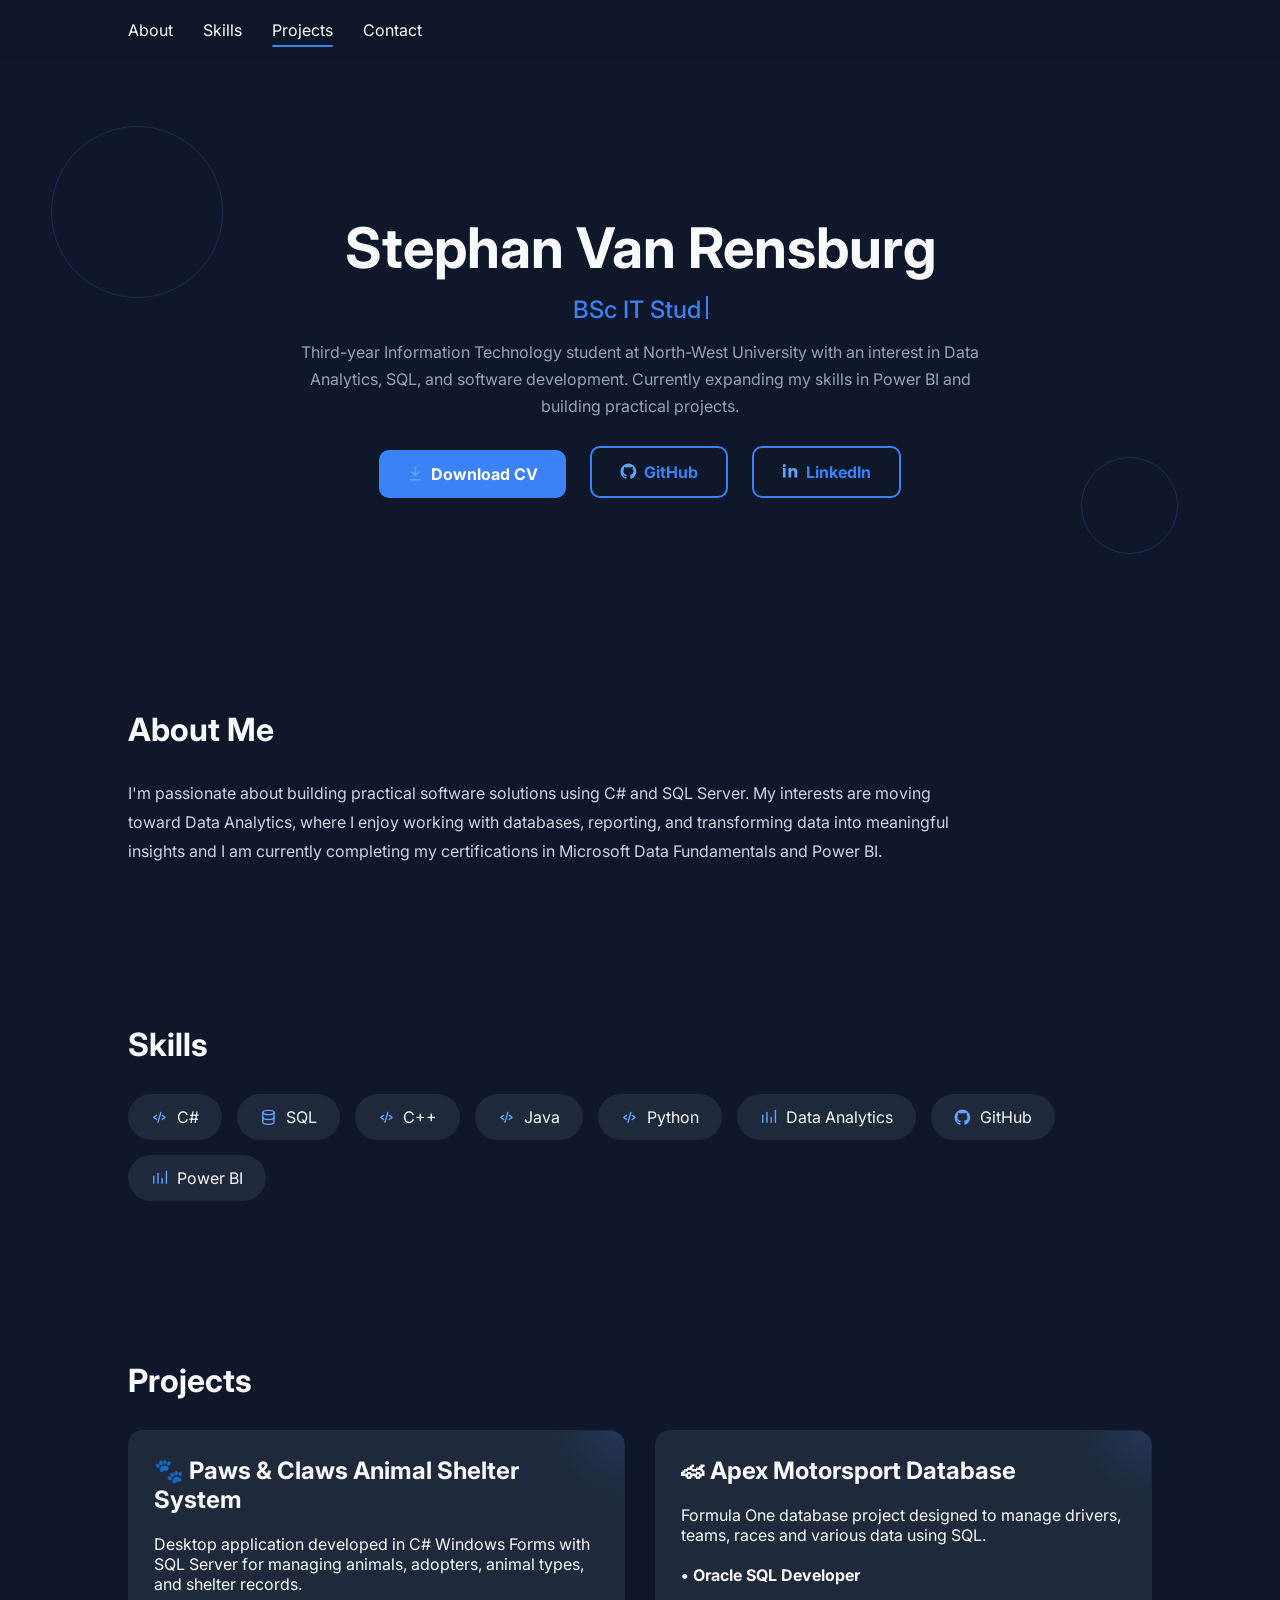
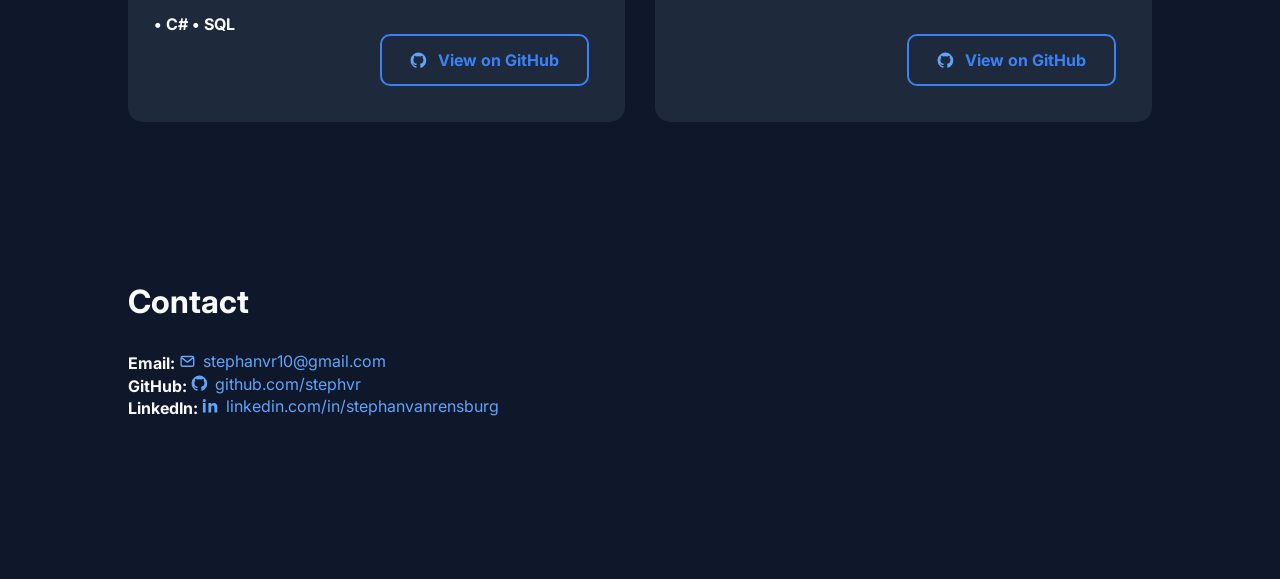
==== index.html @ c5f3a7b9 "Revamp portfolio layout and enhance project details for improved presentation" ====
<!DOCTYPE html>
<html lang="en">
    <head>
    <meta name="viewport" content="width=device-width, initial-scale=1.0">
    <meta charset="UTF-8">

    <title>Stephan Van Rensburg | Portfolio</title>

    <link rel="preconnect" href="https://fonts.googleapis.com">
    <link rel="preconnect" href="https://fonts.gstatic.com" crossorigin>
    <link href="https://fonts.googleapis.com/css2?family=Inter:wght@300;400;600;700&display=swap" rel="stylesheet">




    <style>

    *{
        margin:0;
        padding:0;
        box-sizing:border-box;
    }

    html
    {
        scroll-behavior: smooth;
    }

    body
    {
        font-family:'Inter',sans-serif;
        background:#0F172A;
        color:#F8FAFC;
    }

    nav
    {
        position:fixed;
        width:100%;
        top:0;
        background:rgba(15,23,42,.95);
        backdrop-filter:blur(10px);
        display:flex;
        justify-content:space-between;
        align-items:center;
        padding:20px 10%;
        z-index:1000;
    }



    nav h2
    {
        color:#3B82F6;
    }

    nav ul
    {
        display:flex;
        list-style:none;
        gap:30px;
    }

    nav a
    {
        color:white;
        text-decoration:none;
        transition:.3s;
    }

    nav a:hover
    {
        color:#3B82F6;
    }

    .hero
    {
        min-height:70vh;
        display:flex;
        justify-content:center;
        align-items:center;
        text-align:center;
        flex-direction:column;
        padding:20px;
        padding-top:120px;
    }



    .hero h1
    {
        font-size:clamp(2rem, 8vw, 3.5rem);
        line-height:1.1;
        word-break:break-word;
    }

    .hero h2
    {
        color:#3B82F6;
        margin:15px 0;
        font-weight:500;
    }

    .hero p
    {
        max-width:700px;
        color:#94A3B8;
        line-height:1.7;
    }

    .buttons
    {
        margin-top:15px;
        
    }

    .btn
    {
        display:inline-block;
        padding:14px 28px;
        margin:10px;
        border-radius:10px;
        text-decoration:none;
        transition:.3s;
        font-weight:bold;
    }

    .primary
    {
        background:#3B82F6;
        color:white;
    }

    .secondary
    {
        border:2px solid #3B82F6;
        color:#3B82F6;
    }

    .btn:hover
    {
        transform:translateY(-3px);
    }

    section
    {
        padding:80px 10%;
        
    }

    h3{
        font-size:2rem;
        margin-bottom:30px;
    }

    .cards{
        display:grid;
        grid-template-columns:repeat(auto-fit,minmax(300px,1fr));
        gap:30px;
    }

    .card{
        background:#1E293B;
        border-radius:15px;
        padding:25px;
        transition:.3s;
    }

    .card:hover{
        transform:translateY(-8px);
    }

    .skills{
        display:flex;
        flex-wrap:wrap;
        gap:15px;
    }

    .skill{
        background:#1E293B;
        padding:12px 22px;
        border-radius:40px;
    }

    footer{
        padding:40px;
        text-align:center;
        color:#94A3B8;
    }
    .card {
        display: flex;
        flex-direction: column;
    }

    .github-btn {
        margin-top: auto;
        align-self: flex-end;
    }

    </style>
    <link rel="stylesheet" href="animations.css">

    </head>
    <body>

        <nav>



            <ul>
                <li><a href="#about">About</a></li>
                <li><a href="#skills">Skills</a></li>
                <li><a href="#projects">Projects</a></li>
                <li><a href="#contact">Contact</a></li>
            </ul>

        </nav>

        <section class="hero">



            <h1>Stephan Van Rensburg</h1>

            <h2>BSc IT Student</h2>

            <p>
            Third-year Information Technology student at North-West University with an
            interest in Data Analytics, SQL, and software development.
            Currently expanding my skills in Power BI and building practical projects.
            </p>

            <div class="buttons">
                <a class="btn primary" href="Stephan_Van_Rensburg_CV.pdf" download>Download CV</a>
                <a class="btn secondary" href="https://github.com/stephvr">GitHub</a>
                <a class="btn secondary" href="https://www.linkedin.com/in/stephanvanrensburg">LinkedIn</a>
            </div>

        </section>

        <section id="about">

            <h3>About Me</h3>

            <p style="max-width:850px;line-height:1.8;color:#CBD5E1;">
            I'm passionate about building practical software solutions using C# and SQL
            Server. My interests are moving toward Data Analytics, where I enjoy working
            with databases, reporting, and transforming data into meaningful insights and I am currently completing my certifications in Microsoft Data Fundamentals and Power BI.
            </p>

        </section>

        <section id="skills">

            <h3>Skills</h3>

            <div class="skills">

                <div class="skill">C#</div>
                <div class="skill">SQL</div>
                <div class="skill">C++</div>
                <div class="skill">Java</div>
                <div class="skill">Python</div>
                <div class="skill">Data Analytics</div>
                <div class="skill">GitHub</div>
                <div class="skill">Power BI</div>

            </div>

        </section>

        <section id="projects">

            <h3>Projects</h3>

            <div class="cards">


                <div class="card">

                    <h2>🐾 Paws & Claws Animal Shelter System</h2>

                    <br>

                    <p>
                    Desktop application developed in C# Windows Forms with SQL Server for managing
                    animals, adopters, animal types, and shelter records.
                    </p>

                    <br>

                    <strong>• C#  • SQL</strong>
                    <a href="https://github.com/Paws-ClawsShelter/Paws_And_Claws"
                    target="_blank"
                    class="btn secondary github-btn">
                    View on GitHub
                    </a>


                </div>


                <div class="card">

                    <h2>🏎 Apex Motorsport Database</h2>

                    <br>

                    <p>
                    Formula One database project designed to manage drivers, teams, races and
                    various data using SQL.
                    </p>

                    <br>

                    <strong>• Oracle SQL Developer</strong>
                    <a href="https://github.com/lSiphonl/ApexMotorsport"
                    target="_blank"
                    class="btn secondary github-btn">
                    View on GitHub
                    </a>


                </div>


            </div>

        </section>

        <section id="contact">

            <h3>Contact</h3>

            <p>
                <strong>Email:</strong>
                <a href="mailto:stephanvr10@gmail.com">stephanvr10@gmail.com</a>
            </p>

            <p>
                <strong>GitHub:</strong>
                <a href="https://github.com/stephvr" target="_blank">
                    github.com/stephvr
                </a>
            </p>

            <p>
                <strong>LinkedIn:</strong>
                <a href="https://www.linkedin.com/in/stephanvanrensburg/" target="_blank">
                    linkedin.com/in/stephanvanrensburg
                </a>
            </p>

        </section>
        <footer>



        </footer>
        <script src="animations.js"></script>

    </body>
</html>
---- animations.css ----
/* Extra visual effects for Stephan's Virtual CV */
html { scroll-padding-top: 90px; }

body { overflow-x: hidden; }

nav {
  transition: background .25s ease, box-shadow .25s ease, border-color .25s ease;
}

nav.scrolled {
  background: rgba(15, 23, 42, .88);
  box-shadow: 0 12px 35px rgba(0, 0, 0, .22);
  border-bottom: 1px solid rgba(59, 130, 246, .18);
}

nav a { position: relative; }
nav a::after {
  content: "";
  position: absolute;
  left: 0;
  right: 0;
  bottom: -7px;
  height: 2px;
  border-radius: 999px;
  background: #3B82F6;
  transform: scaleX(0);
  transition: transform .2s ease;
}
nav a:hover::after,
nav a.active::after { transform: scaleX(1); }

.hero {
  position: relative;
  isolation: isolate;
  overflow: hidden;
}

.hero::before,
.hero::after {
  content: "";
  position: absolute;
  z-index: -1;
  border-radius: 50%;
  border: 1px solid rgba(59, 130, 246, .22);
  animation: floatShape 7s ease-in-out infinite;
}
.hero::before { width: 170px; height: 170px; left: 4%; top: 20%; }
.hero::after { width: 95px; height: 95px; right: 8%; bottom: 12%; animation-delay: -2.5s; }

@keyframes floatShape {
  0%, 100% { transform: translateY(0) rotate(0deg); }
  50% { transform: translateY(-18px) rotate(8deg); }
}

.typing-cursor {
  display: inline-block;
  width: 2px;
  height: .95em;
  margin-left: 5px;
  vertical-align: -.05em;
  background: currentColor;
  animation: blink .8s steps(1) infinite;
}
@keyframes blink { 50% { opacity: 0; } }

.reveal {
  opacity: 0;
  transform: translateY(24px);
  transition: opacity .65s ease, transform .65s cubic-bezier(.22,1,.36,1);
}
.reveal.visible { opacity: 1; transform: translateY(0); }

.btn {
  position: relative;
  overflow: hidden;
  isolation: isolate;
}
.btn::before {
  content: "";
  position: absolute;
  z-index: -1;
  top: -40%;
  left: -100px;
  width: 70px;
  height: 180%;
  background: linear-gradient(90deg, transparent, rgba(255,255,255,.23), transparent);
  transform: rotate(14deg);
  transition: left .5s ease;
}
.btn:hover::before { left: calc(100% + 25px); }

.skill {
  display: inline-flex;
  align-items: center;
  gap: 9px;
  border: 1px solid transparent;
  transition: transform .2s ease, border-color .2s ease, background .2s ease, box-shadow .2s ease;
}
.skill:hover {
  transform: translateY(-4px) scale(1.025);
  border-color: rgba(59,130,246,.45);
  background: rgba(59,130,246,.1);
  box-shadow: 0 12px 28px rgba(0,0,0,.16);
}

.skill-icon,
.link-icon {
  width: 1.05em;
  height: 1.05em;
  flex: none;
  vertical-align: -.15em;
  color: #60A5FA;
}
.link-icon { margin-right: .45em; }

.card {
  position: relative;
  overflow: hidden;
  border: 1px solid transparent;
  transition: transform .25s ease, border-color .25s ease, box-shadow .25s ease;
}
.card::after {
  content: "";
  position: absolute;
  width: 170px;
  height: 170px;
  right: -90px;
  top: -100px;
  border-radius: 50%;
  background: radial-gradient(circle, rgba(59,130,246,.2), transparent 68%);
  pointer-events: none;
  transition: transform .3s ease;
}
.card:hover {
  border-color: rgba(59,130,246,.35);
  box-shadow: 0 24px 50px rgba(0,0,0,.22);
}
.card:hover::after { transform: scale(1.25); }

#contact a {
  color: #60A5FA;
  text-decoration: none;
  transition: color .2s ease, transform .2s ease;
  display: inline-flex;
  align-items: center;
}
#contact a:hover { color: #93C5FD; transform: translateX(4px); }

.back-to-top {
  position: fixed;
  right: 20px;
  bottom: 20px;
  z-index: 1000;
  width: 46px;
  height: 46px;
  border: 1px solid rgba(59,130,246,.45);
  border-radius: 14px;
  background: rgba(15,23,42,.88);
  color: #60A5FA;
  font-size: 20px;
  cursor: pointer;
  opacity: 0;
  pointer-events: none;
  transform: translateY(12px);
  transition: opacity .2s ease, transform .2s ease, background .2s ease;
}
.back-to-top.show { opacity: 1; pointer-events: auto; transform: translateY(0); }
.back-to-top:hover { background: rgba(59,130,246,.13); }

@media (max-width: 700px) {
  .hero::before { left: -55px; }
  .hero::after { right: -35px; }
  .back-to-top { right: 14px; bottom: 14px; }
}

@media (prefers-reduced-motion: reduce) {
  *, *::before, *::after {
    animation-duration: .01ms !important;
    animation-iteration-count: 1 !important;
    transition-duration: .01ms !important;
  }
  .reveal { opacity: 1; transform: none; }
  .typing-cursor { display: none; }
}
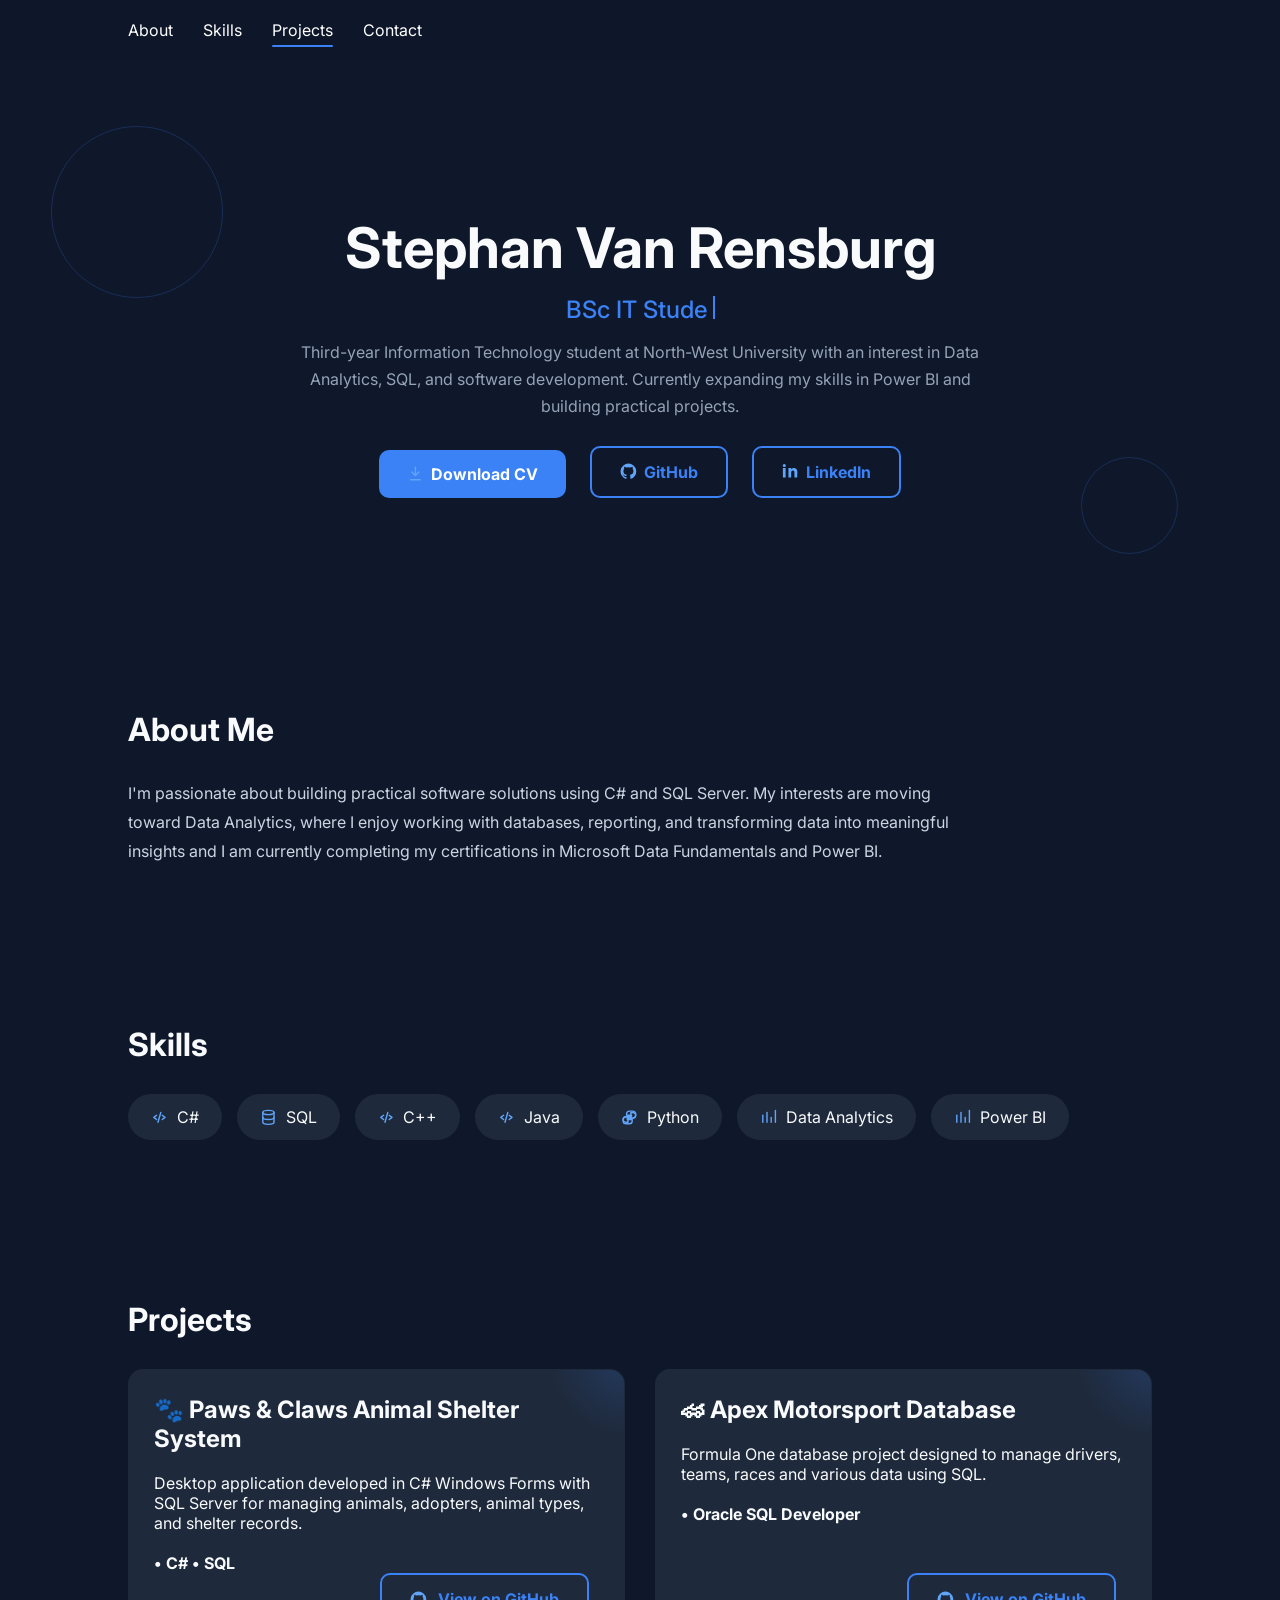
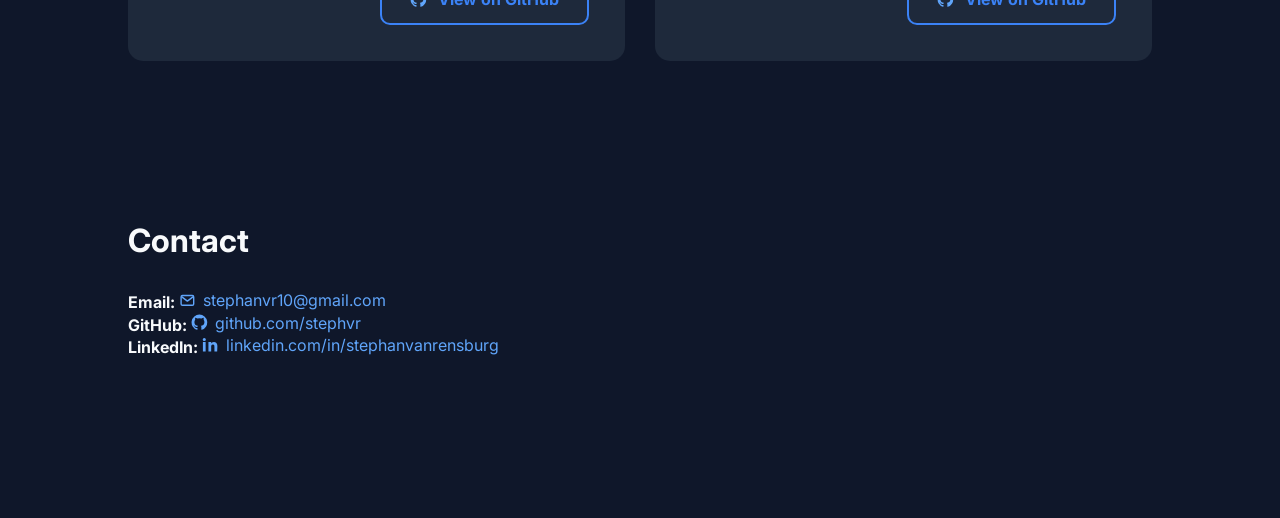
==== commit c8eedc2c: "Add Python icon to skills section and update icon setup logic" ====
--- a/index.html
+++ b/index.html
@@ -262,7 +262,6 @@
                 <div class="skill">Java</div>
                 <div class="skill">Python</div>
                 <div class="skill">Data Analytics</div>
-                <div class="skill">GitHub</div>
                 <div class="skill">Power BI</div>
 
             </div>
--- a/animations.css
+++ b/animations.css
@@ -1,4 +1,4 @@
-/* Extra visual effects for Stephan's Virtual CV */
+
 html { scroll-padding-top: 90px; }
 
 body { overflow-x: hidden; }
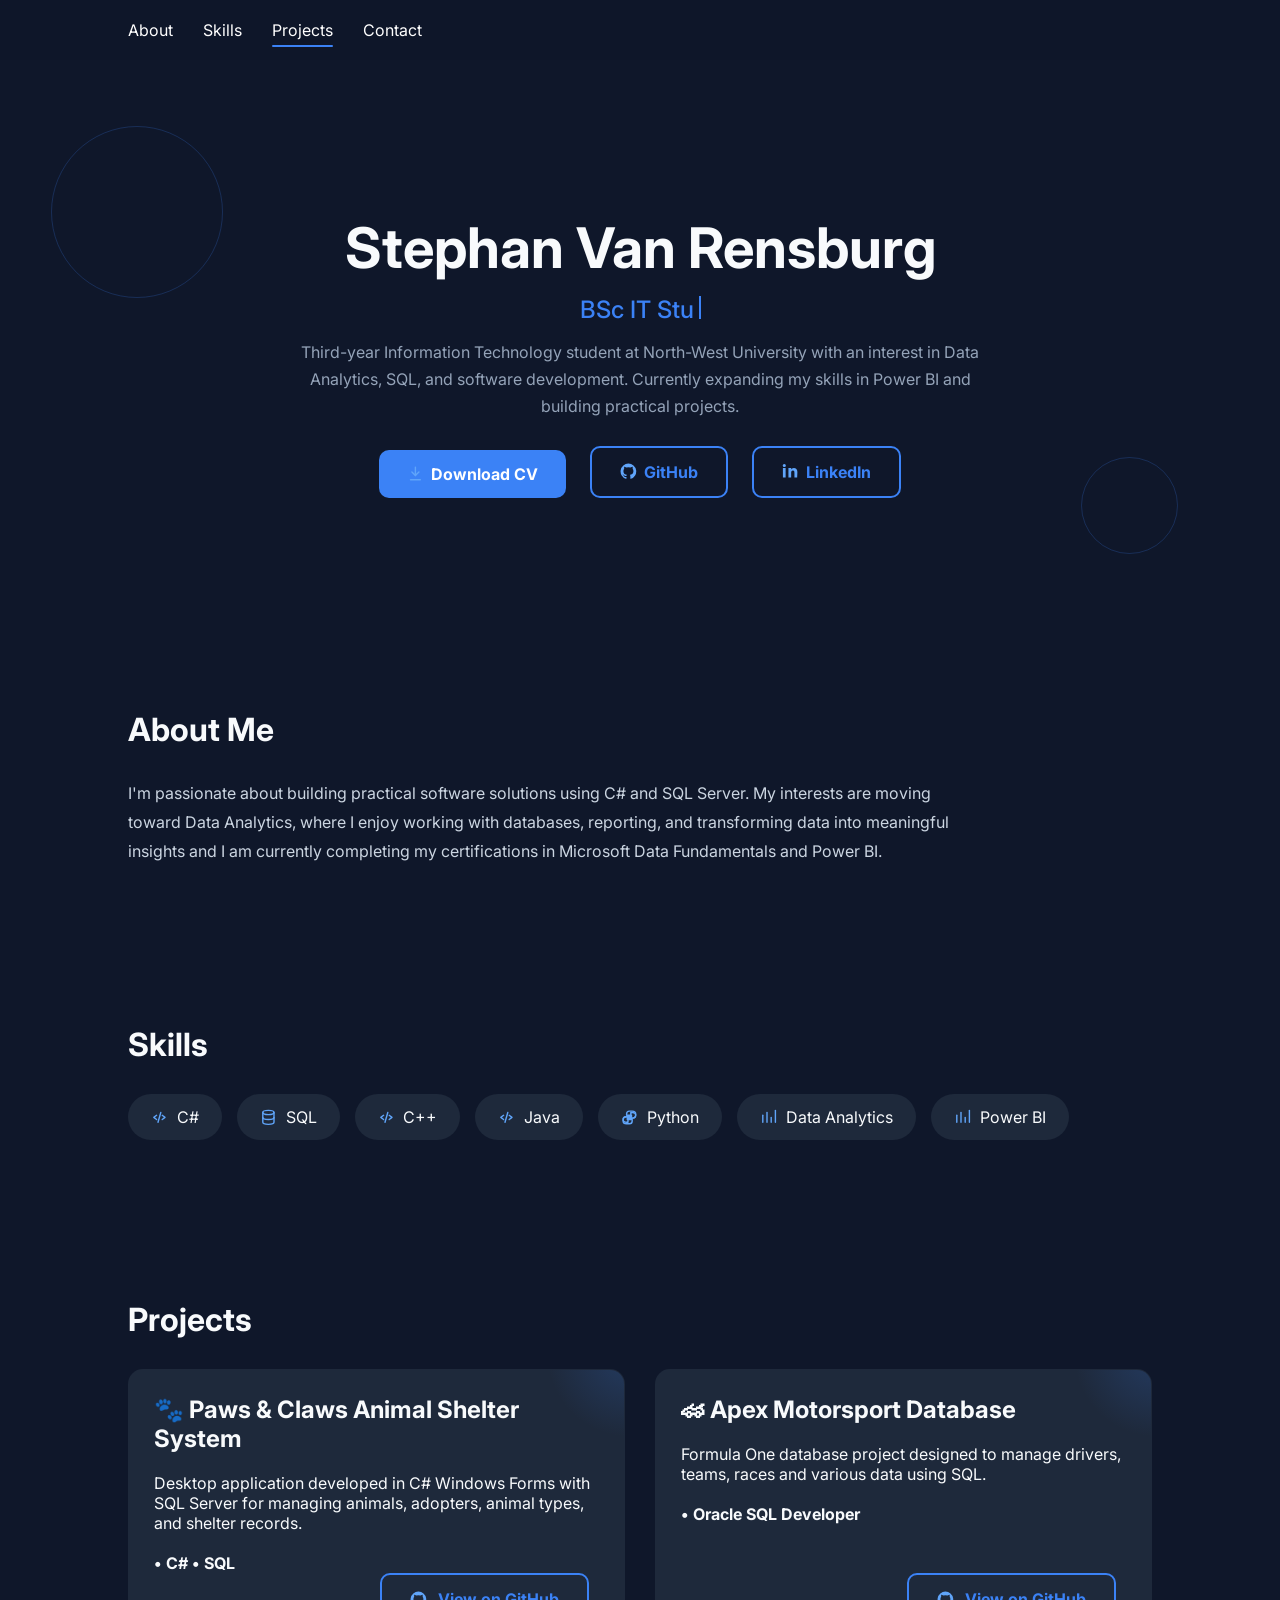
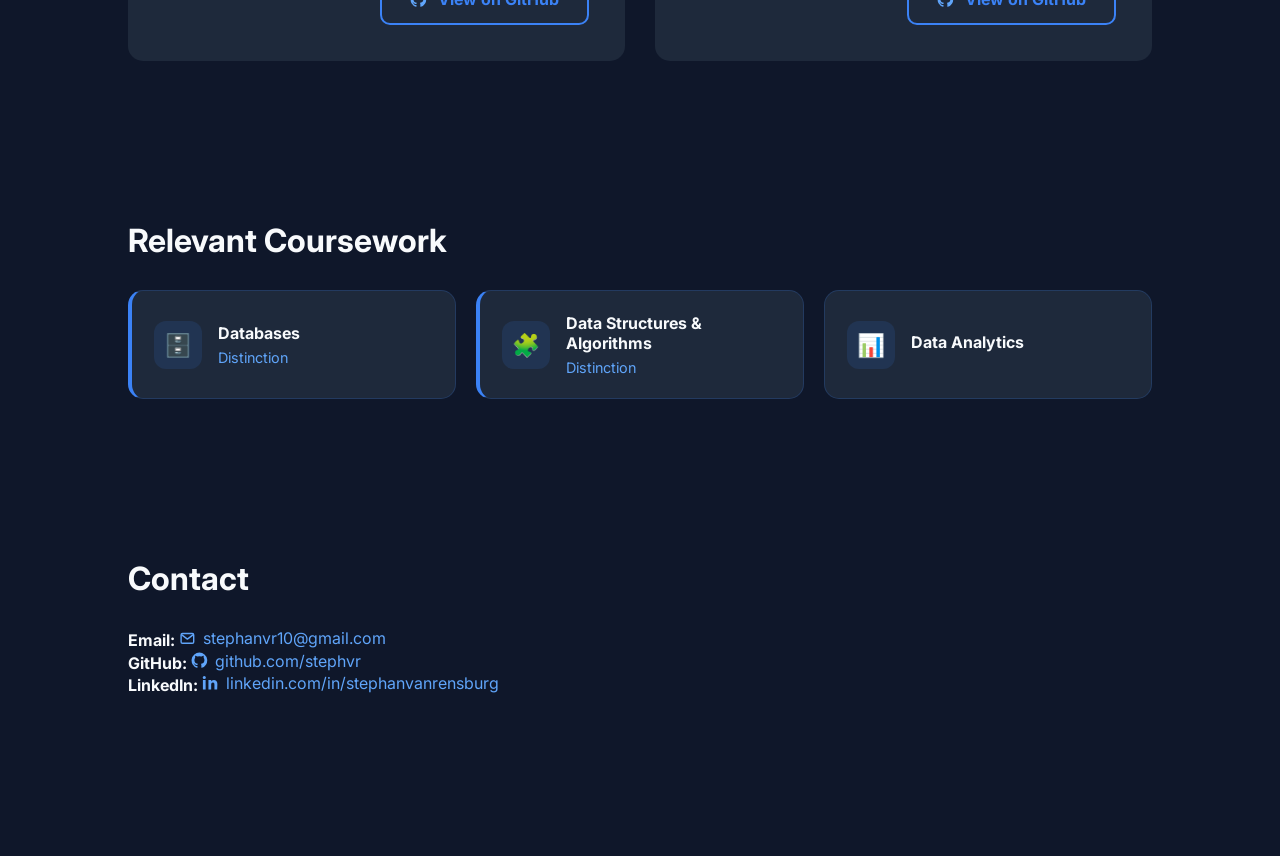
==== commit c59b2bb6: "Add coursework section with styled course cards for relevant subjects" ====
--- a/index.html
+++ b/index.html
@@ -327,6 +327,41 @@
 
         </section>
 
+        <section id="coursework">
+
+            <h3>Relevant Coursework</h3>
+
+            <div class="coursework-grid">
+
+                <div class="course-card distinction">
+                    <div class="course-icon">🗄️</div>
+                    <div>
+                        <h4>Databases</h4>
+                        <p>Distinction</p>
+                    </div>
+                </div>
+
+                <div class="course-card distinction">
+                    <div class="course-icon">🧩</div>
+                    <div>
+                        <h4>Data Structures & Algorithms</h4>
+                        <p>Distinction</p>
+                    </div>
+                </div>
+
+                <div class="course-card">
+                    <div class="course-icon">📊</div>
+                    <div>
+                        <h4>Data Analytics</h4>
+                        
+                    </div>
+                </div>
+
+
+            </div>
+
+        </section>
+
         <section id="contact">
 
             <h3>Contact</h3>
--- a/animations.css
+++ b/animations.css
@@ -182,3 +182,68 @@
   .reveal { opacity: 1; transform: none; }
   .typing-cursor { display: none; }
 }
+
+
+
+.coursework-grid {
+    display: grid;
+    grid-template-columns: repeat(3, 1fr);
+    gap: 20px;
+}
+
+.course-card {
+    display: flex;
+    align-items: center;
+    gap: 16px;
+    padding: 22px;
+    background: #1E293B;
+    border: 1px solid rgba(59, 130, 246, 0.2);
+    border-radius: 15px;
+    transition: transform 0.3s ease,
+                border-color 0.3s ease,
+                box-shadow 0.3s ease;
+}
+
+.course-card:hover {
+    transform: translateY(-6px);
+    border-color: #3B82F6;
+    box-shadow: 0 16px 35px rgba(0, 0, 0, 0.22);
+}
+
+.course-card.distinction {
+    border-left: 4px solid #3B82F6;
+}
+
+.course-icon {
+    display: grid;
+    place-items: center;
+    flex-shrink: 0;
+    width: 48px;
+    height: 48px;
+    font-size: 1.4rem;
+    background: rgba(59, 130, 246, 0.12);
+    border-radius: 12px;
+}
+
+.course-card h4 {
+    margin: 0 0 6px;
+    font-size: 1rem;
+    color: #F8FAFC;
+}
+
+.course-card p {
+    margin: 0;
+    color: #94A3B8;
+    font-size: 0.9rem;
+}
+
+.course-card.distinction p {
+    color: #60A5FA;
+}
+
+
+@media (max-width: 900px) {
+    .coursework-grid {
+        grid-template-columns: 1fr;
+    }
+}
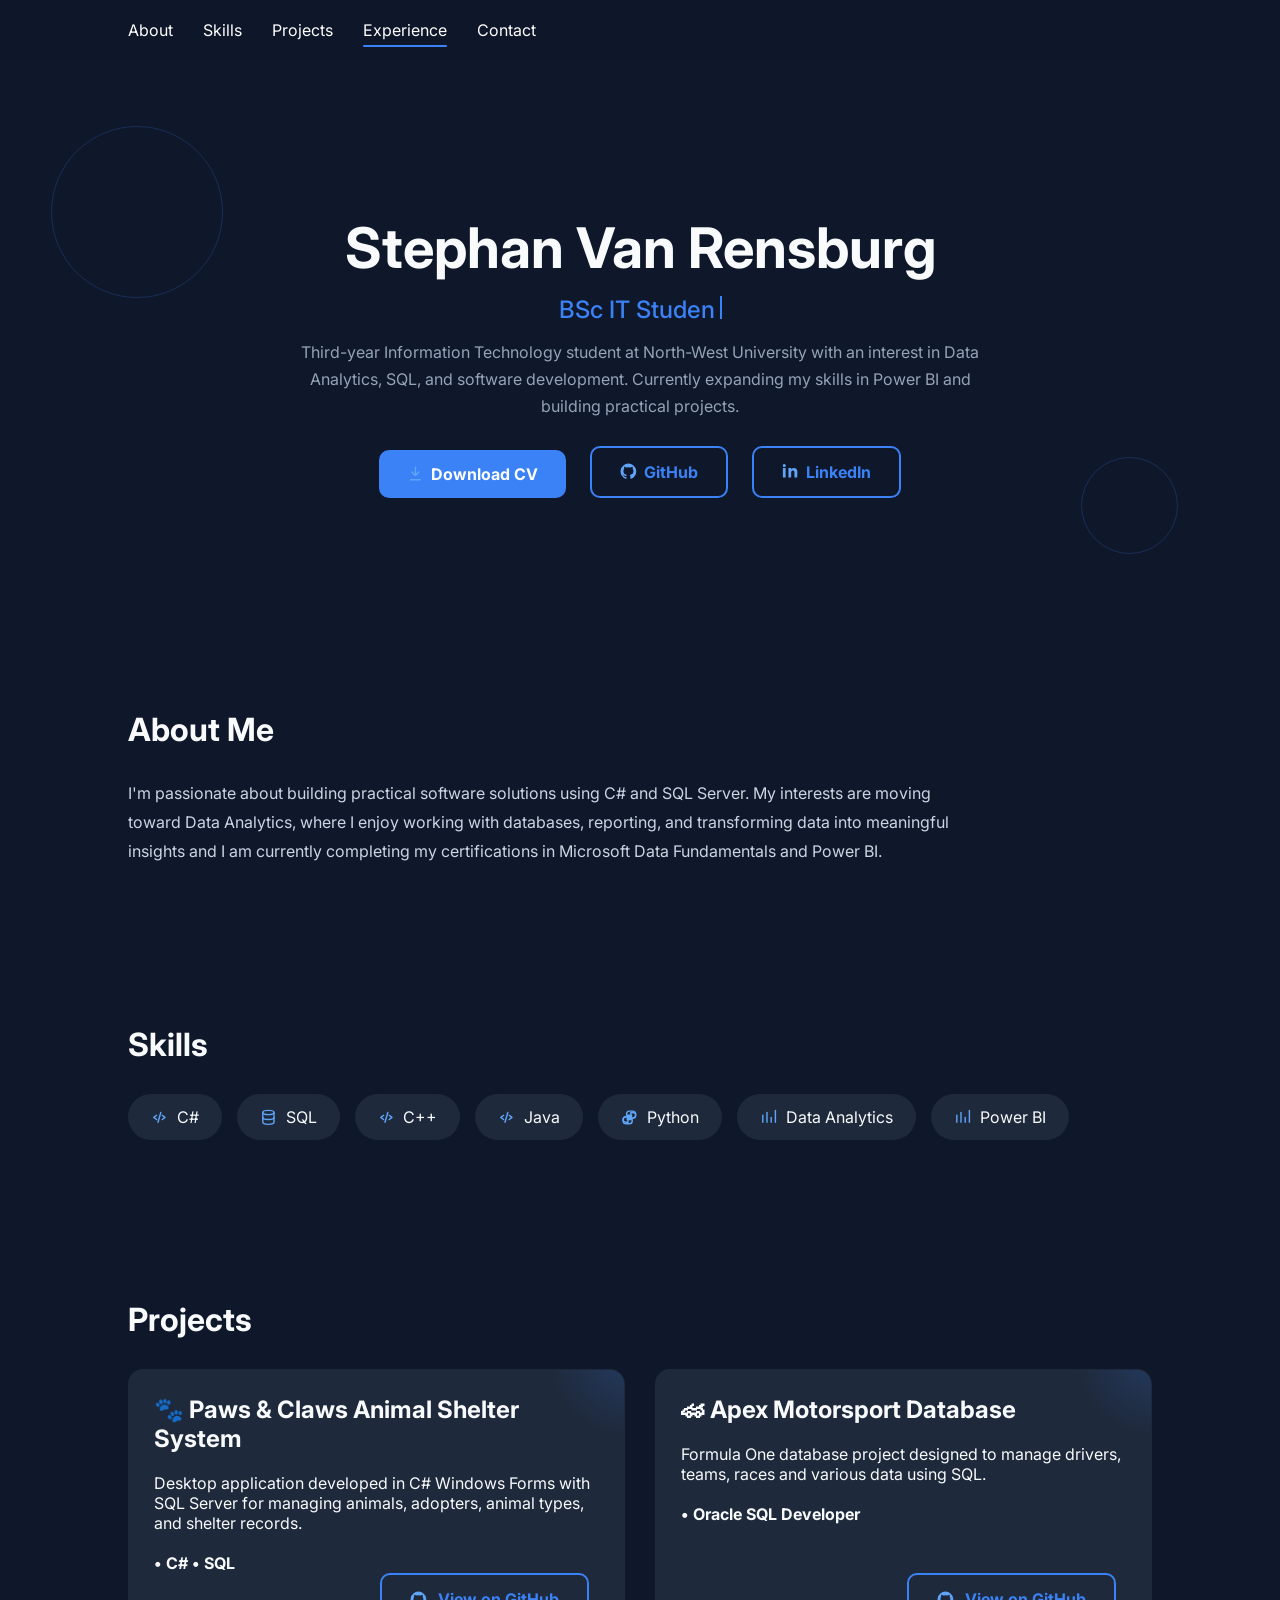
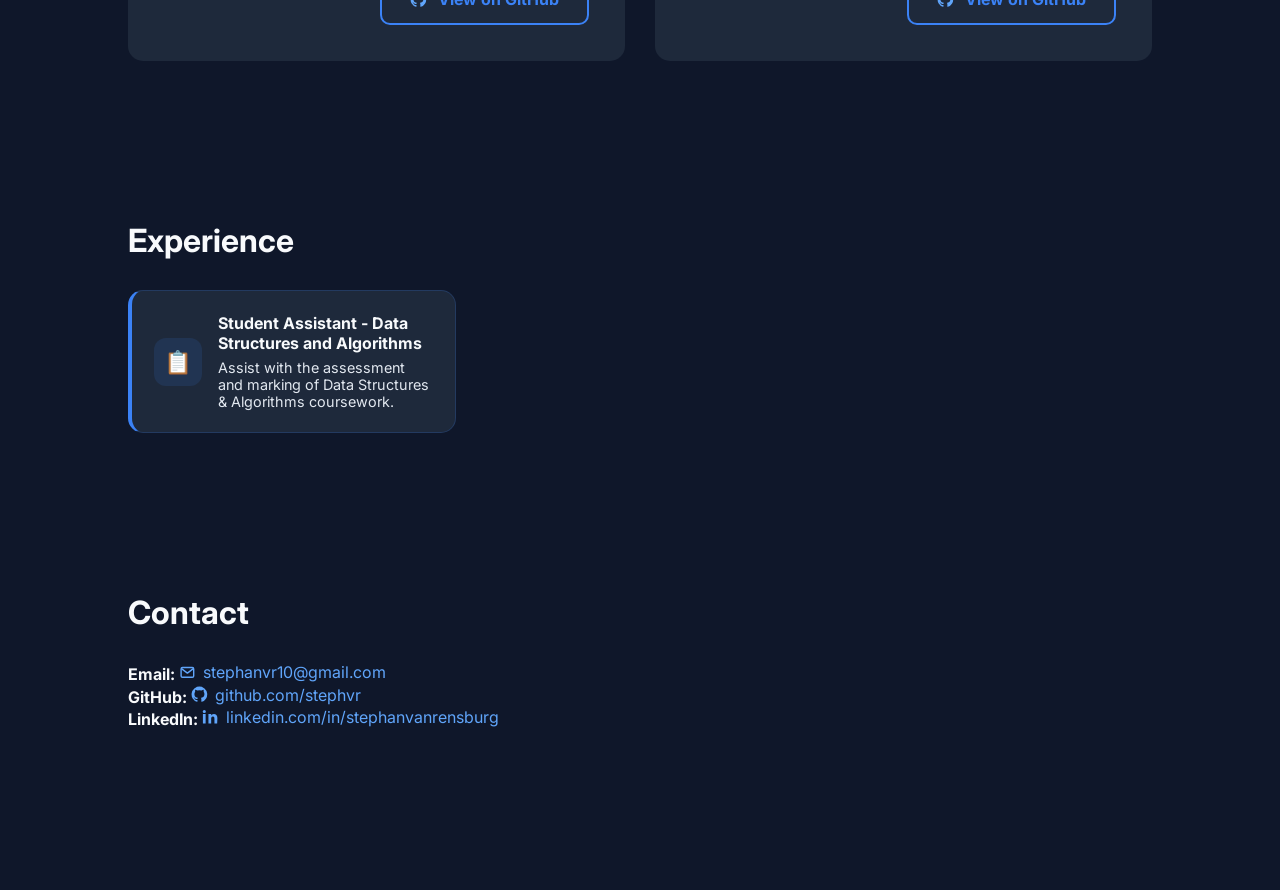
==== commit 974b840b: "Update coursework section to reflect experience" ====
--- a/index.html
+++ b/index.html
@@ -211,6 +211,7 @@
                 <li><a href="#about">About</a></li>
                 <li><a href="#skills">Skills</a></li>
                 <li><a href="#projects">Projects</a></li>
+                <li><a href="#coursework">Experience</a></li>
                 <li><a href="#contact">Contact</a></li>
             </ul>
 
@@ -329,33 +330,19 @@
 
         <section id="coursework">
 
-            <h3>Relevant Coursework</h3>
-
-            <div class="coursework-grid">
+            <h3>Experience</h3>
+
+            <div class="coursework-grid"> 
 
                 <div class="course-card distinction">
-                    <div class="course-icon">🗄️</div>
+                    <div class="course-icon">📋</div>
                     <div>
-                        <h4>Databases</h4>
-                        <p>Distinction</p>
+                        <h4>Student Assistant - Data Structures and Algorithms</h4>
+                        <p>Assist with the assessment and marking of Data Structures & Algorithms coursework.</p>
                     </div>
                 </div>
 
-                <div class="course-card distinction">
-                    <div class="course-icon">🧩</div>
-                    <div>
-                        <h4>Data Structures & Algorithms</h4>
-                        <p>Distinction</p>
-                    </div>
-                </div>
-
-                <div class="course-card">
-                    <div class="course-icon">📊</div>
-                    <div>
-                        <h4>Data Analytics</h4>
-                        
-                    </div>
-                </div>
+                
 
 
             </div>
--- a/animations.css
+++ b/animations.css
@@ -238,7 +238,7 @@
 }
 
 .course-card.distinction p {
-    color: #60A5FA;
+    color: #E2E8F0;
 }
 
 
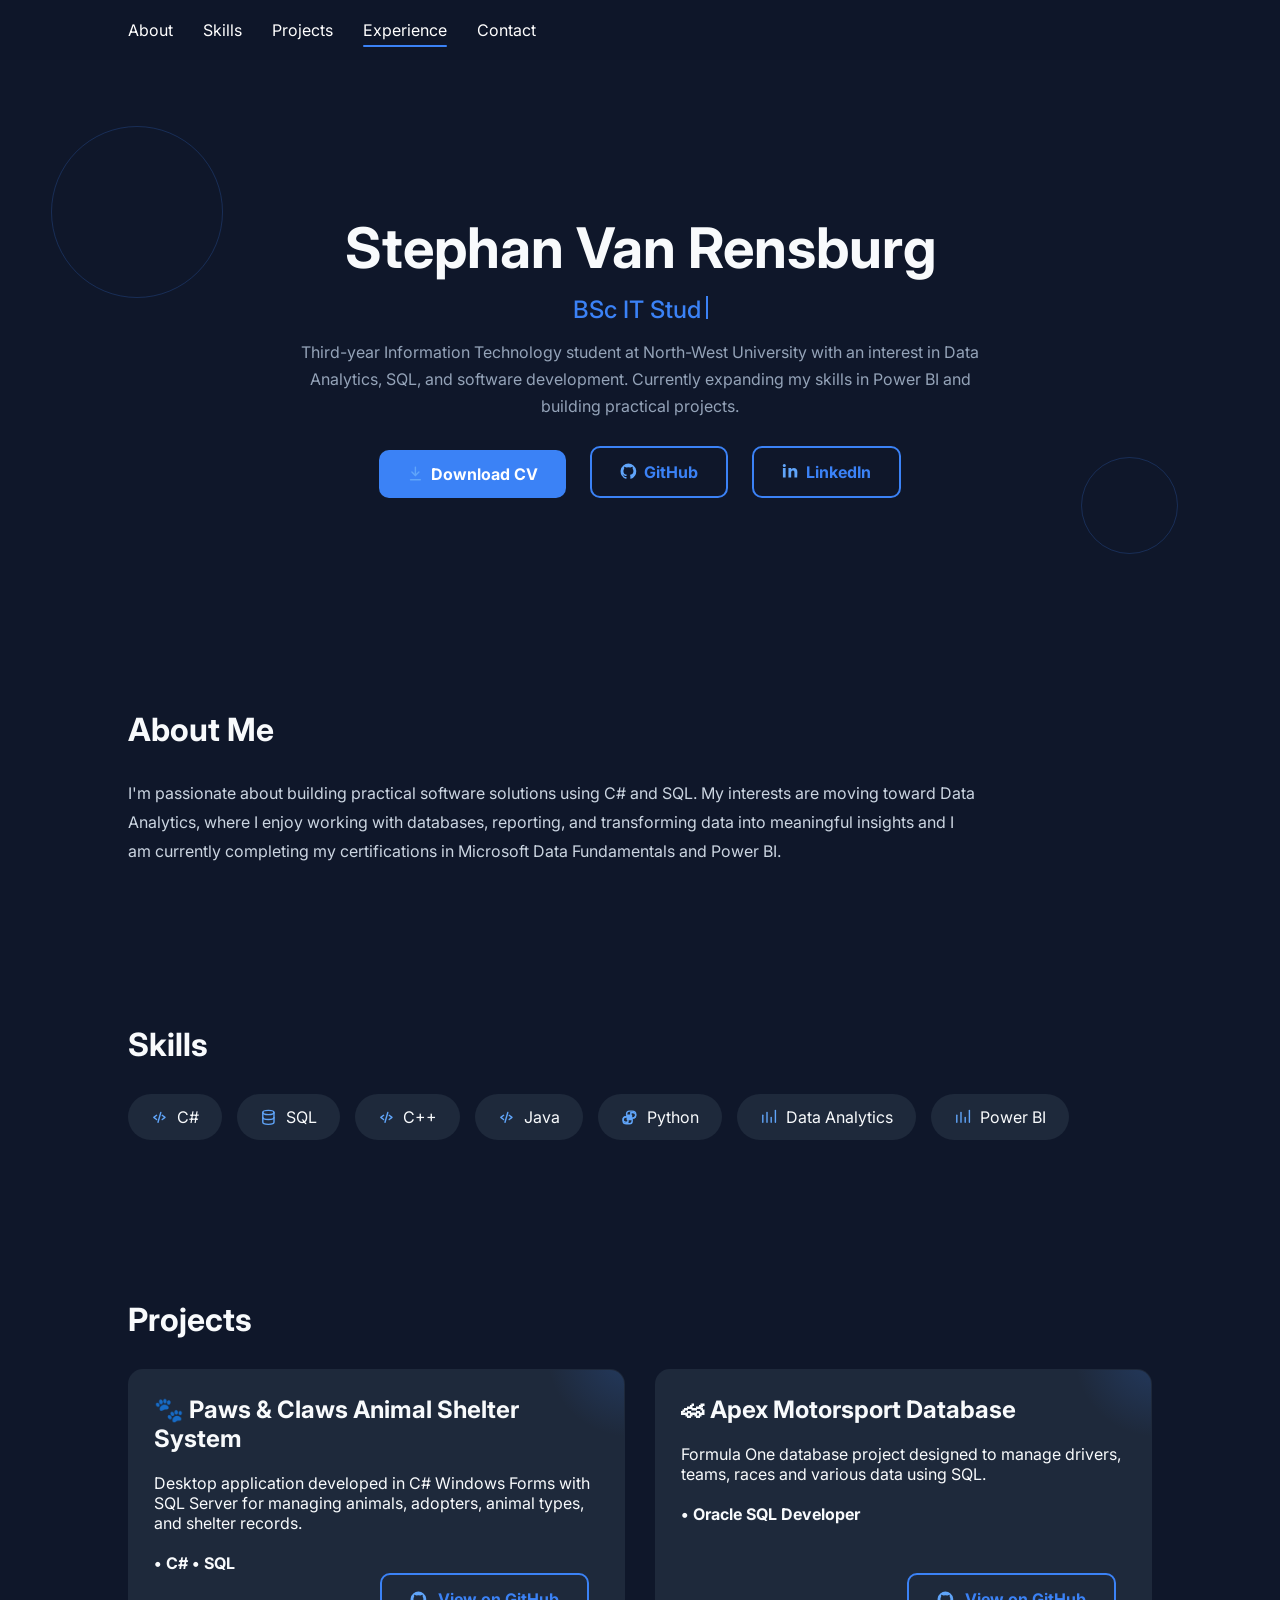
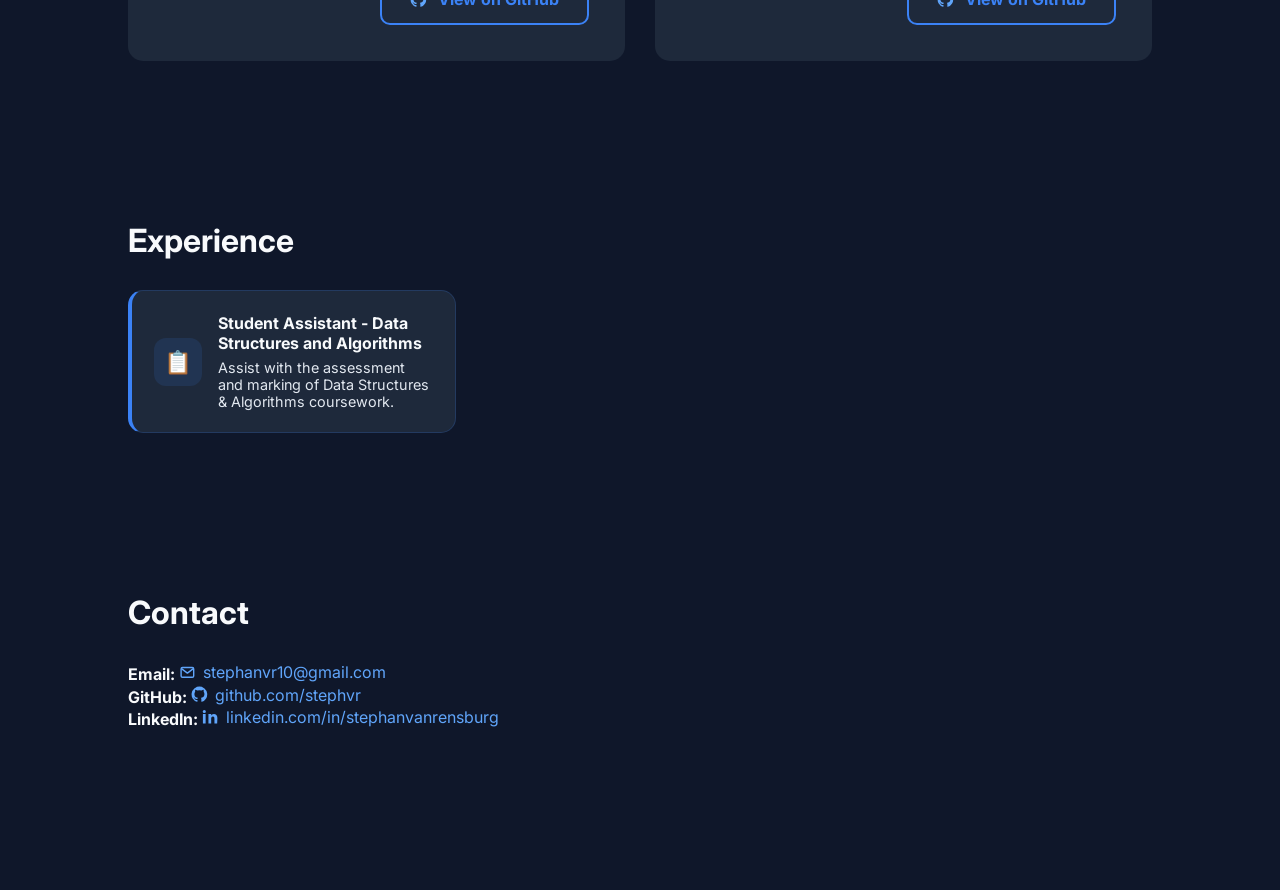
==== commit 8ddcd473: "Final touches" ====
--- a/index.html
+++ b/index.html
@@ -244,8 +244,7 @@
             <h3>About Me</h3>
 
             <p style="max-width:850px;line-height:1.8;color:#CBD5E1;">
-            I'm passionate about building practical software solutions using C# and SQL
-            Server. My interests are moving toward Data Analytics, where I enjoy working
+            I'm passionate about building practical software solutions using C# and SQL. My interests are moving toward Data Analytics, where I enjoy working
             with databases, reporting, and transforming data into meaningful insights and I am currently completing my certifications in Microsoft Data Fundamentals and Power BI.
             </p>
 
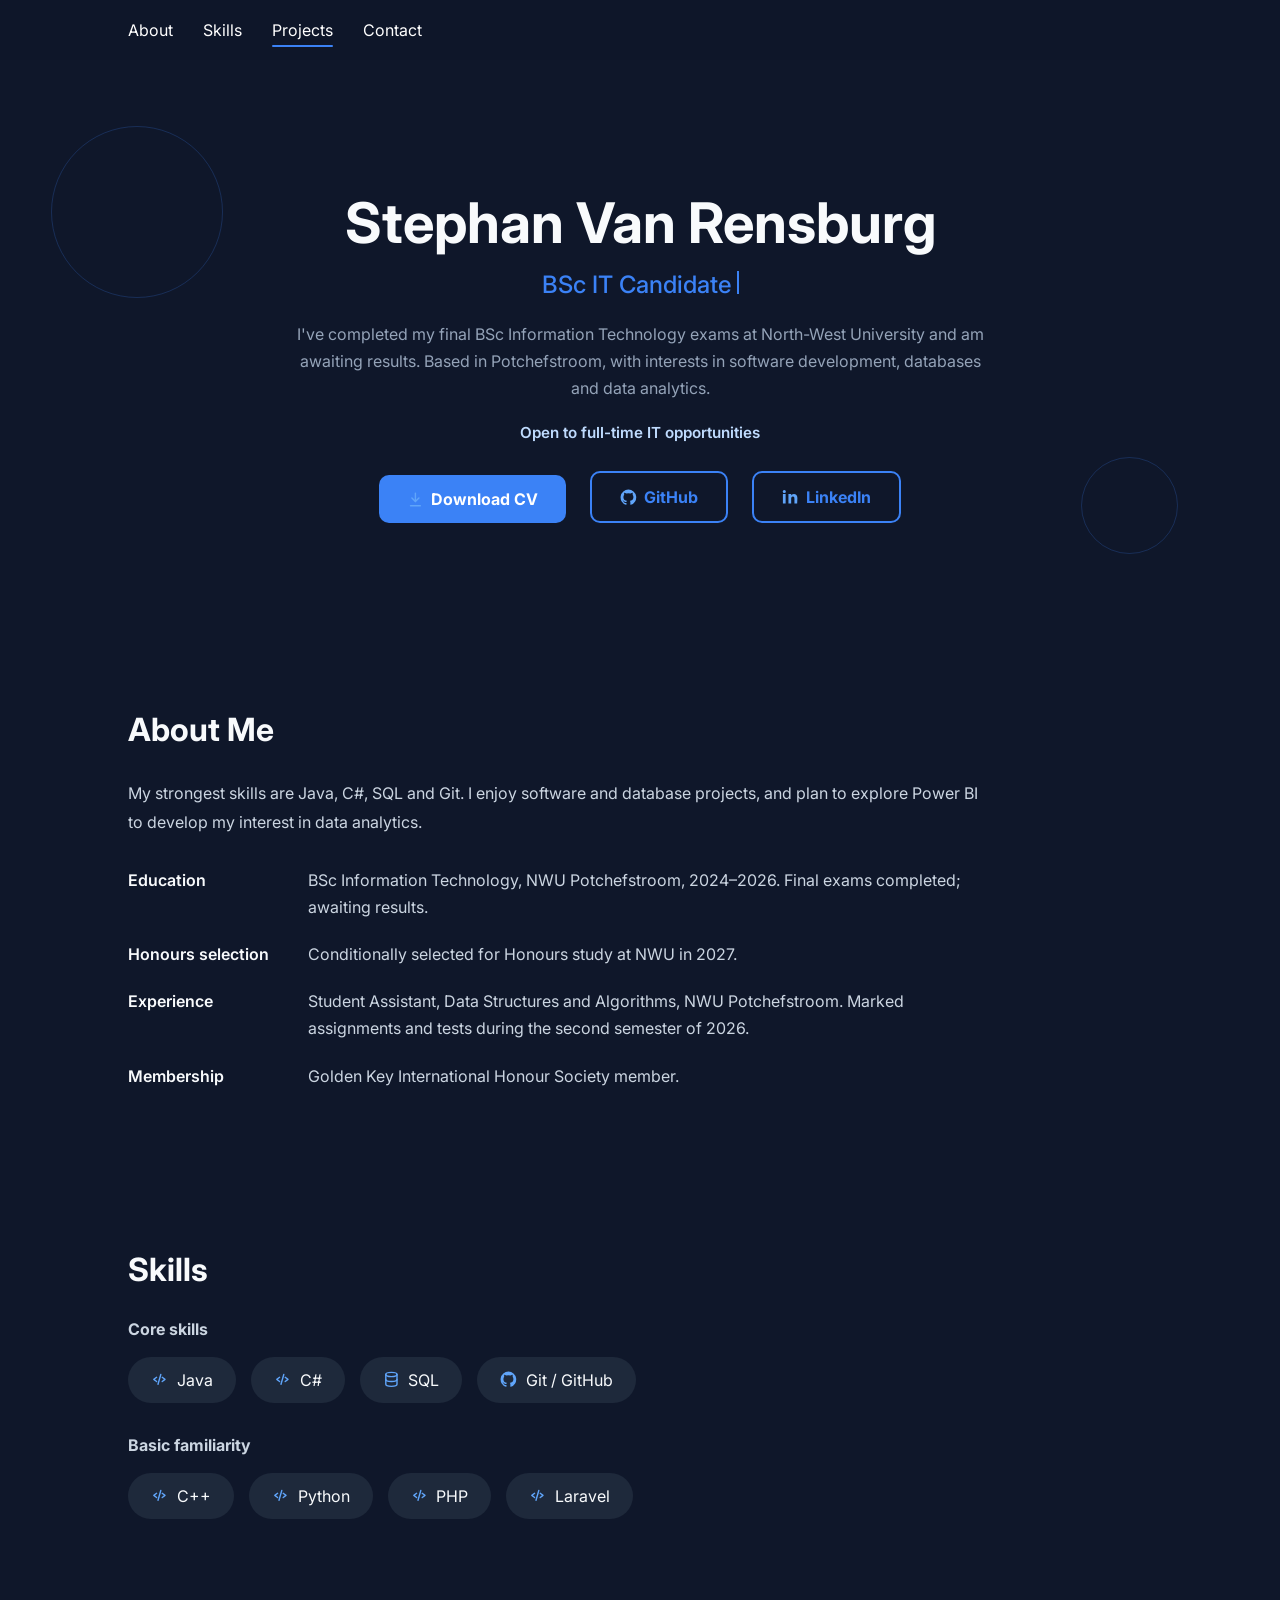
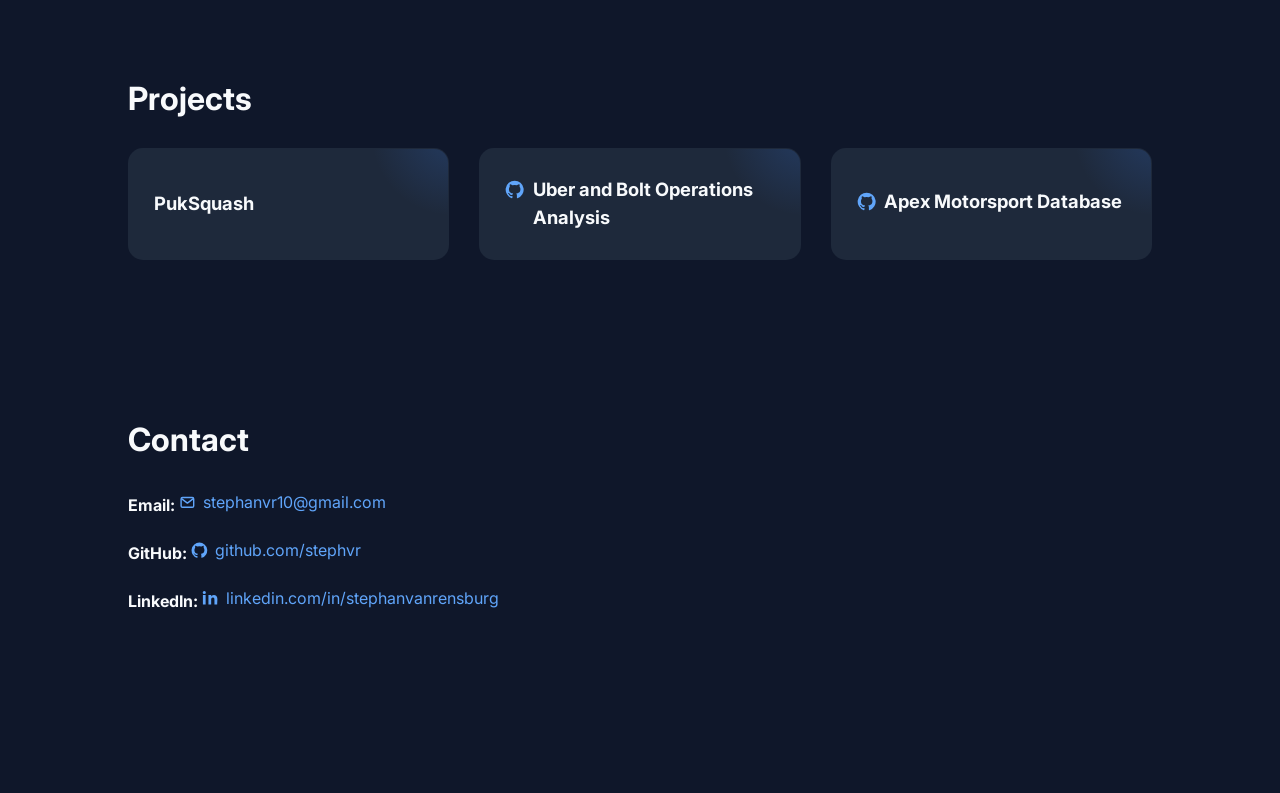
==== commit 18729f95: "Update virtual CV" ====
--- a/index.html
+++ b/index.html
@@ -1,383 +1,337 @@
 <!DOCTYPE html>
 <html lang="en">
-    <head>
-    <meta name="viewport" content="width=device-width, initial-scale=1.0">
-    <meta charset="UTF-8">
-
-    <title>Stephan Van Rensburg | Portfolio</title>
-
-    <link rel="preconnect" href="https://fonts.googleapis.com">
-    <link rel="preconnect" href="https://fonts.gstatic.com" crossorigin>
-    <link href="https://fonts.googleapis.com/css2?family=Inter:wght@300;400;600;700&display=swap" rel="stylesheet">
-
-
-
-
-    <style>
-
-    *{
-        margin:0;
-        padding:0;
-        box-sizing:border-box;
-    }
-
-    html
-    {
-        scroll-behavior: smooth;
-    }
-
-    body
-    {
-        font-family:'Inter',sans-serif;
-        background:#0F172A;
-        color:#F8FAFC;
-    }
-
-    nav
-    {
-        position:fixed;
-        width:100%;
-        top:0;
-        background:rgba(15,23,42,.95);
-        backdrop-filter:blur(10px);
-        display:flex;
-        justify-content:space-between;
-        align-items:center;
-        padding:20px 10%;
-        z-index:1000;
-    }
-
-
-
-    nav h2
-    {
-        color:#3B82F6;
-    }
-
-    nav ul
-    {
-        display:flex;
-        list-style:none;
-        gap:30px;
-    }
-
-    nav a
-    {
-        color:white;
-        text-decoration:none;
-        transition:.3s;
-    }
-
-    nav a:hover
-    {
-        color:#3B82F6;
-    }
-
-    .hero
-    {
-        min-height:70vh;
-        display:flex;
-        justify-content:center;
-        align-items:center;
-        text-align:center;
-        flex-direction:column;
-        padding:20px;
-        padding-top:120px;
-    }
-
-
-
-    .hero h1
-    {
-        font-size:clamp(2rem, 8vw, 3.5rem);
-        line-height:1.1;
-        word-break:break-word;
-    }
-
-    .hero h2
-    {
-        color:#3B82F6;
-        margin:15px 0;
-        font-weight:500;
-    }
-
-    .hero p
-    {
-        max-width:700px;
-        color:#94A3B8;
-        line-height:1.7;
-    }
-
-    .buttons
-    {
-        margin-top:15px;
-        
-    }
-
-    .btn
-    {
-        display:inline-block;
-        padding:14px 28px;
-        margin:10px;
-        border-radius:10px;
-        text-decoration:none;
-        transition:.3s;
-        font-weight:bold;
-    }
-
-    .primary
-    {
-        background:#3B82F6;
-        color:white;
-    }
-
-    .secondary
-    {
-        border:2px solid #3B82F6;
-        color:#3B82F6;
-    }
-
-    .btn:hover
-    {
-        transform:translateY(-3px);
-    }
-
-    section
-    {
-        padding:80px 10%;
-        
-    }
-
-    h3{
-        font-size:2rem;
-        margin-bottom:30px;
-    }
-
-    .cards{
-        display:grid;
-        grid-template-columns:repeat(auto-fit,minmax(300px,1fr));
-        gap:30px;
-    }
-
-    .card{
-        background:#1E293B;
-        border-radius:15px;
-        padding:25px;
-        transition:.3s;
-    }
-
-    .card:hover{
-        transform:translateY(-8px);
-    }
-
-    .skills{
-        display:flex;
-        flex-wrap:wrap;
-        gap:15px;
-    }
-
-    .skill{
-        background:#1E293B;
-        padding:12px 22px;
-        border-radius:40px;
-    }
-
-    footer{
-        padding:40px;
-        text-align:center;
-        color:#94A3B8;
-    }
-    .card {
-        display: flex;
-        flex-direction: column;
-    }
-
-    .github-btn {
-        margin-top: auto;
-        align-self: flex-end;
-    }
-
-    </style>
-    <link rel="stylesheet" href="animations.css">
-
-    </head>
-    <body>
-
-        <nav>
-
-
-
-            <ul>
-                <li><a href="#about">About</a></li>
-                <li><a href="#skills">Skills</a></li>
-                <li><a href="#projects">Projects</a></li>
-                <li><a href="#coursework">Experience</a></li>
-                <li><a href="#contact">Contact</a></li>
-            </ul>
-
-        </nav>
-
-        <section class="hero">
-
-
-
-            <h1>Stephan Van Rensburg</h1>
-
-            <h2>BSc IT Student</h2>
-
-            <p>
-            Third-year Information Technology student at North-West University with an
-            interest in Data Analytics, SQL, and software development.
-            Currently expanding my skills in Power BI and building practical projects.
-            </p>
-
-            <div class="buttons">
-                <a class="btn primary" href="Stephan_Van_Rensburg_CV.pdf" download>Download CV</a>
-                <a class="btn secondary" href="https://github.com/stephvr">GitHub</a>
-                <a class="btn secondary" href="https://www.linkedin.com/in/stephanvanrensburg">LinkedIn</a>
+<head>
+<meta name="viewport" content="width=device-width, initial-scale=1.0">
+<meta charset="UTF-8">
+
+<title>Stephan Van Rensburg | Portfolio</title>
+<meta name="description" content="Stephan Van Rensburg's virtual CV. BSc IT candidate at North-West University, awaiting final results and open to full-time IT opportunities.">
+
+<link rel="preconnect" href="https://fonts.googleapis.com">
+<link rel="preconnect" href="https://fonts.gstatic.com" crossorigin>
+<link href="https://fonts.googleapis.com/css2?family=Inter:wght@300;400;600;700&display=swap" rel="stylesheet">
+
+
+
+
+<style>
+
+*{
+    margin:0;
+    padding:0;
+    box-sizing:border-box;
+}
+
+html
+{
+    scroll-behavior: smooth;
+}
+
+body
+{
+    font-family:'Inter',sans-serif;
+    background:#0F172A;
+    color:#F8FAFC;
+}
+
+nav
+{
+    position:fixed;
+    width:100%;
+    top:0;
+    background:rgba(15,23,42,.95);
+    backdrop-filter:blur(10px);
+    display:flex;
+    justify-content:space-between;
+    align-items:center;
+    padding:20px 10%;
+    z-index:1000;
+}
+
+
+
+nav h2
+{
+    color:#3B82F6;
+}
+
+nav ul
+{
+    display:flex;
+    list-style:none;
+    gap:30px;
+}
+
+nav a
+{
+    color:white;
+    text-decoration:none;
+    transition:.3s;
+}
+
+nav a:hover
+{
+    color:#3B82F6;
+}
+
+.hero
+{
+    min-height:70vh;
+    display:flex;
+    justify-content:center;
+    align-items:center;
+    text-align:center;
+    flex-direction:column;
+    padding:20px;
+    padding-top:120px;
+}
+
+
+
+.hero h1
+{
+    font-size:clamp(2rem, 8vw, 3.5rem);
+    line-height:1.1;
+    word-break:break-word;
+}
+
+.hero h2
+{
+    color:#3B82F6;
+    margin:15px 0;
+    font-weight:500;
+}
+
+.hero p
+{
+    max-width:700px;
+    color:#94A3B8;
+    line-height:1.7;
+}
+
+.buttons
+{
+    margin-top:15px;
+    
+}
+
+.btn
+{
+    display:inline-block;
+    padding:14px 28px;
+    margin:10px;
+    border-radius:10px;
+    text-decoration:none;
+    transition:.3s;
+    font-weight:bold;
+}
+
+.primary
+{
+    background:#3B82F6;
+    color:white;
+}
+
+.secondary
+{
+    border:2px solid #3B82F6;
+    color:#3B82F6;
+}
+
+.btn:hover
+{
+    transform:translateY(-3px);
+}
+
+section
+{
+    padding:80px 10%;
+    
+}
+
+h3{
+    font-size:2rem;
+    margin-bottom:30px;
+}
+
+.cards{
+    display:grid;
+    grid-template-columns:repeat(auto-fit,minmax(300px,1fr));
+    gap:30px;
+}
+
+.card{
+    background:#1E293B;
+    border-radius:15px;
+    padding:25px;
+    transition:.3s;
+}
+
+.card:hover{
+    transform:translateY(-8px);
+}
+
+.skills{
+    display:flex;
+    flex-wrap:wrap;
+    gap:15px;
+}
+
+.skill{
+    background:#1E293B;
+    padding:12px 22px;
+    border-radius:40px;
+}
+
+footer{
+    padding:40px;
+    text-align:center;
+    color:#94A3B8;
+}
+.card {
+    display: flex;
+    flex-direction: column;
+}
+
+.github-btn {
+    margin-top: auto;
+    align-self: flex-end;
+}
+
+</style>
+
+<link rel="stylesheet" href="animations.css">
+
+</head>
+<body>
+    <a class="skip-link" href="#main">Skip to content</a>
+
+    <nav aria-label="Main navigation">
+
+
+
+        <ul>
+            <li><a href="#about">About</a></li>
+            <li><a href="#skills">Skills</a></li>
+            <li><a href="#projects">Projects</a></li>
+            <li><a href="#contact">Contact</a></li>
+        </ul>
+
+    </nav>
+
+    <main id="main">
+    <section class="hero" aria-labelledby="name">
+
+
+
+        <h1 id="name">Stephan Van Rensburg</h1>
+
+        <h2 aria-label="BSc IT candidate, with strengths in Java, C# and SQL">BSc IT Candidate</h2>
+
+        <p>
+        I've completed my final BSc Information Technology exams at North-West
+        University and am awaiting results. Based in Potchefstroom, with interests
+        in software development, databases and data analytics.
+        </p>
+        <p class="availability">Open to full-time IT opportunities</p>
+
+        <div class="buttons">
+            <a class="btn primary" href="Stephan_Van_Rensburg_CV.pdf" download="Stephan_Van_Rensburg_CV.pdf">Download CV</a>
+            <a class="btn secondary" href="https://github.com/stephvr">GitHub</a>
+            <a class="btn secondary" href="https://www.linkedin.com/in/stephanvanrensburg">LinkedIn</a>
+        </div>
+
+    </section>
+
+<section id="about">
+
+    <h3>About Me</h3>
+
+    <p style="max-width:850px;line-height:1.8;color:#CBD5E1;">
+    My strongest skills are Java, C#, SQL and Git. I enjoy software and database
+    projects, and plan to explore Power BI to develop my interest in data analytics.
+    </p>
+    <dl class="profile-details">
+        <div><dt>Education</dt><dd>BSc Information Technology, NWU Potchefstroom, 2024&ndash;2026. Final exams completed; awaiting results.</dd></div>
+        <div><dt>Honours selection</dt><dd>Conditionally selected for Honours study at NWU in 2027.</dd></div>
+        <div><dt>Experience</dt><dd>Student Assistant, Data Structures and Algorithms, NWU Potchefstroom. Marked assignments and tests during the second semester of 2026.</dd></div>
+        <div><dt>Membership</dt><dd>Golden Key International Honour Society member.</dd></div>
+    </dl>
+
+</section>
+
+<section id="skills">
+
+            <h3>Skills</h3>
+            <h4 class="skill-level">Core skills</h4>
+
+            <div class="skills">
+
+            <div class="skill">Java</div>
+            <div class="skill">C#</div>
+            <div class="skill">SQL</div>
+            <div class="skill">Git / GitHub</div>
+
             </div>
-
-        </section>
-
-        <section id="about">
-
-            <h3>About Me</h3>
-
-            <p style="max-width:850px;line-height:1.8;color:#CBD5E1;">
-            I'm passionate about building practical software solutions using C# and SQL. My interests are moving toward Data Analytics, where I enjoy working
-            with databases, reporting, and transforming data into meaningful insights and I am currently completing my certifications in Microsoft Data Fundamentals and Power BI.
-            </p>
-
-        </section>
-
-        <section id="skills">
-
-            <h3>Skills</h3>
-
+            <h4 class="skill-level basic-label">Basic familiarity</h4>
             <div class="skills">
-
-                <div class="skill">C#</div>
-                <div class="skill">SQL</div>
                 <div class="skill">C++</div>
-                <div class="skill">Java</div>
                 <div class="skill">Python</div>
-                <div class="skill">Data Analytics</div>
-                <div class="skill">Power BI</div>
-
+                <div class="skill">PHP</div>
+                <div class="skill">Laravel</div>
             </div>
 
-        </section>
-
-        <section id="projects">
+            </section>
+
+            <section id="projects">
 
             <h3>Projects</h3>
 
-            <div class="cards">
-
-
-                <div class="card">
-
-                    <h2>🐾 Paws & Claws Animal Shelter System</h2>
-
-                    <br>
-
-                    <p>
-                    Desktop application developed in C# Windows Forms with SQL Server for managing
-                    animals, adopters, animal types, and shelter records.
-                    </p>
-
-                    <br>
-
-                    <strong>• C#  • SQL</strong>
-                    <a href="https://github.com/Paws-ClawsShelter/Paws_And_Claws"
-                    target="_blank"
-                    class="btn secondary github-btn">
-                    View on GitHub
-                    </a>
-
-
-                </div>
-
-
-                <div class="card">
-
-                    <h2>🏎 Apex Motorsport Database</h2>
-
-                    <br>
-
-                    <p>
-                    Formula One database project designed to manage drivers, teams, races and
-                    various data using SQL.
-                    </p>
-
-                    <br>
-
-                    <strong>• Oracle SQL Developer</strong>
-                    <a href="https://github.com/lSiphonl/ApexMotorsport"
-                    target="_blank"
-                    class="btn secondary github-btn">
-                    View on GitHub
-                    </a>
-
-
-                </div>
-
-
+            <div class="cards project-cards">
+                <article class="card project-card">
+                    <h4>PukSquash</h4>
+                </article>
+                <article class="card project-card">
+                    <h4><a class="project-link" href="https://github.com/stephvr/uber-bolt-operations-analysis" target="_blank" rel="noopener noreferrer">Uber and Bolt Operations Analysis</a></h4>
+                </article>
+                <article class="card project-card">
+                    <h4><a class="project-link" href="https://github.com/lSiphonl/ApexMotorsport" target="_blank" rel="noopener noreferrer">Apex Motorsport Database</a></h4>
+                </article>
             </div>
 
-        </section>
-
-        <section id="coursework">
-
-            <h3>Experience</h3>
-
-            <div class="coursework-grid"> 
-
-                <div class="course-card distinction">
-                    <div class="course-icon">📋</div>
-                    <div>
-                        <h4>Student Assistant - Data Structures and Algorithms</h4>
-                        <p>Assist with the assessment and marking of Data Structures & Algorithms coursework.</p>
-                    </div>
-                </div>
-
-                
-
-
-            </div>
-
-        </section>
-
-        <section id="contact">
-
-            <h3>Contact</h3>
-
-            <p>
-                <strong>Email:</strong>
-                <a href="mailto:stephanvr10@gmail.com">stephanvr10@gmail.com</a>
-            </p>
-
-            <p>
-                <strong>GitHub:</strong>
-                <a href="https://github.com/stephvr" target="_blank">
-                    github.com/stephvr
-                </a>
-            </p>
-
-            <p>
-                <strong>LinkedIn:</strong>
-                <a href="https://www.linkedin.com/in/stephanvanrensburg/" target="_blank">
-                    linkedin.com/in/stephanvanrensburg
-                </a>
-            </p>
-
-        </section>
-        <footer>
-
-
-
-        </footer>
-        <script src="animations.js"></script>
-
-    </body>
-</html>+    </section>
+
+    <section id="contact">
+
+        <h3>Contact</h3>
+
+        <p>
+            <strong>Email:</strong>
+            <a href="mailto:stephanvr10@gmail.com">stephanvr10@gmail.com</a>
+        </p>
+
+        <p>
+            <strong>GitHub:</strong>
+            <a href="https://github.com/stephvr" target="_blank" rel="noopener noreferrer">
+                github.com/stephvr
+            </a>
+        </p>
+
+        <p>
+            <strong>LinkedIn:</strong>
+            <a href="https://www.linkedin.com/in/stephanvanrensburg/" target="_blank" rel="noopener noreferrer">
+                linkedin.com/in/stephanvanrensburg
+            </a>
+        </p>
+
+    </section>
+    </main>
+<footer>
+
+
+
+</footer>
+
+    <script src="animations.js"></script>
+</body>
+</html>
--- a/animations.css
+++ b/animations.css
@@ -1,5 +1,52 @@
-
+/* Extra visual effects for Stephan's Virtual CV */
 html { scroll-padding-top: 90px; }
+
+.skip-link {
+  position: fixed;
+  top: -70px;
+  left: 20px;
+  z-index: 1100;
+  padding: 12px 18px;
+  border-radius: 8px;
+  background: #F8FAFC;
+  color: #0F172A;
+}
+.skip-link:focus { top: 12px; }
+a:focus-visible, button:focus-visible {
+  outline: 3px solid #93C5FD;
+  outline-offset: 5px;
+}
+.hero h2 { min-height: 1.5em; }
+.hero .availability {
+  margin-top: 18px;
+  color: #BFDBFE;
+  font-size: .95rem;
+  font-weight: 600;
+}
+.profile-details {
+  display: grid;
+  gap: 20px;
+  max-width: 850px;
+  margin-top: 30px;
+}
+.profile-details > div {
+  display: grid;
+  grid-template-columns: 160px minmax(0, 1fr);
+  gap: 20px;
+  line-height: 1.7;
+}
+.profile-details dt { color: #F8FAFC; font-weight: 600; }
+.profile-details dd { color: #CBD5E1; margin: 0; }
+.skill-level { margin-bottom: 18px; color: #CBD5E1; font-size: 1rem; }
+.basic-label { margin-top: 32px; }
+.cards { grid-template-columns: repeat(auto-fit, minmax(min(100%, 260px), 1fr)); }
+.project-card { justify-content: center; min-height: 112px; }
+.project-card h4 { font-size: 1.15rem; line-height: 1.5; }
+.project-link { color: inherit; text-decoration: none; display: inline-flex; align-items: flex-start; }
+.project-link:hover { color: #93C5FD; }
+.project-link .link-icon { margin-top: .23em; }
+#contact p { margin-bottom: 18px; line-height: 1.7; }
+#contact a { overflow-wrap: anywhere; }
 
 body { overflow-x: hidden; }
 
@@ -168,12 +215,23 @@
 .back-to-top:hover { background: rgba(59,130,246,.13); }
 
 @media (max-width: 700px) {
+  nav { padding: 18px 5%; }
+  nav ul { gap: clamp(14px, 4vw, 28px); flex-wrap: wrap; }
+  nav a { font-size: .95rem; }
+  section { padding: 60px 6%; }
+  .hero { padding-top: 120px; }
+  .hero h2 { font-size: 1.2rem; min-height: 2.5em; margin-bottom: 5px; }
+  .btn { margin: 6px; padding: 13px 20px; }
+  .profile-details > div { grid-template-columns: 1fr; gap: 4px; }
+  .skill { padding: 10px 16px; }
+  #contact p strong { display: block; }
   .hero::before { left: -55px; }
   .hero::after { right: -35px; }
   .back-to-top { right: 14px; bottom: 14px; }
 }
 
 @media (prefers-reduced-motion: reduce) {
+  html { scroll-behavior: auto; }
   *, *::before, *::after {
     animation-duration: .01ms !important;
     animation-iteration-count: 1 !important;
@@ -182,68 +240,3 @@
   .reveal { opacity: 1; transform: none; }
   .typing-cursor { display: none; }
 }
-
-
-
-.coursework-grid {
-    display: grid;
-    grid-template-columns: repeat(3, 1fr);
-    gap: 20px;
-}
-
-.course-card {
-    display: flex;
-    align-items: center;
-    gap: 16px;
-    padding: 22px;
-    background: #1E293B;
-    border: 1px solid rgba(59, 130, 246, 0.2);
-    border-radius: 15px;
-    transition: transform 0.3s ease,
-                border-color 0.3s ease,
-                box-shadow 0.3s ease;
-}
-
-.course-card:hover {
-    transform: translateY(-6px);
-    border-color: #3B82F6;
-    box-shadow: 0 16px 35px rgba(0, 0, 0, 0.22);
-}
-
-.course-card.distinction {
-    border-left: 4px solid #3B82F6;
-}
-
-.course-icon {
-    display: grid;
-    place-items: center;
-    flex-shrink: 0;
-    width: 48px;
-    height: 48px;
-    font-size: 1.4rem;
-    background: rgba(59, 130, 246, 0.12);
-    border-radius: 12px;
-}
-
-.course-card h4 {
-    margin: 0 0 6px;
-    font-size: 1rem;
-    color: #F8FAFC;
-}
-
-.course-card p {
-    margin: 0;
-    color: #94A3B8;
-    font-size: 0.9rem;
-}
-
-.course-card.distinction p {
-    color: #E2E8F0;
-}
-
-
-@media (max-width: 900px) {
-    .coursework-grid {
-        grid-template-columns: 1fr;
-    }
-}
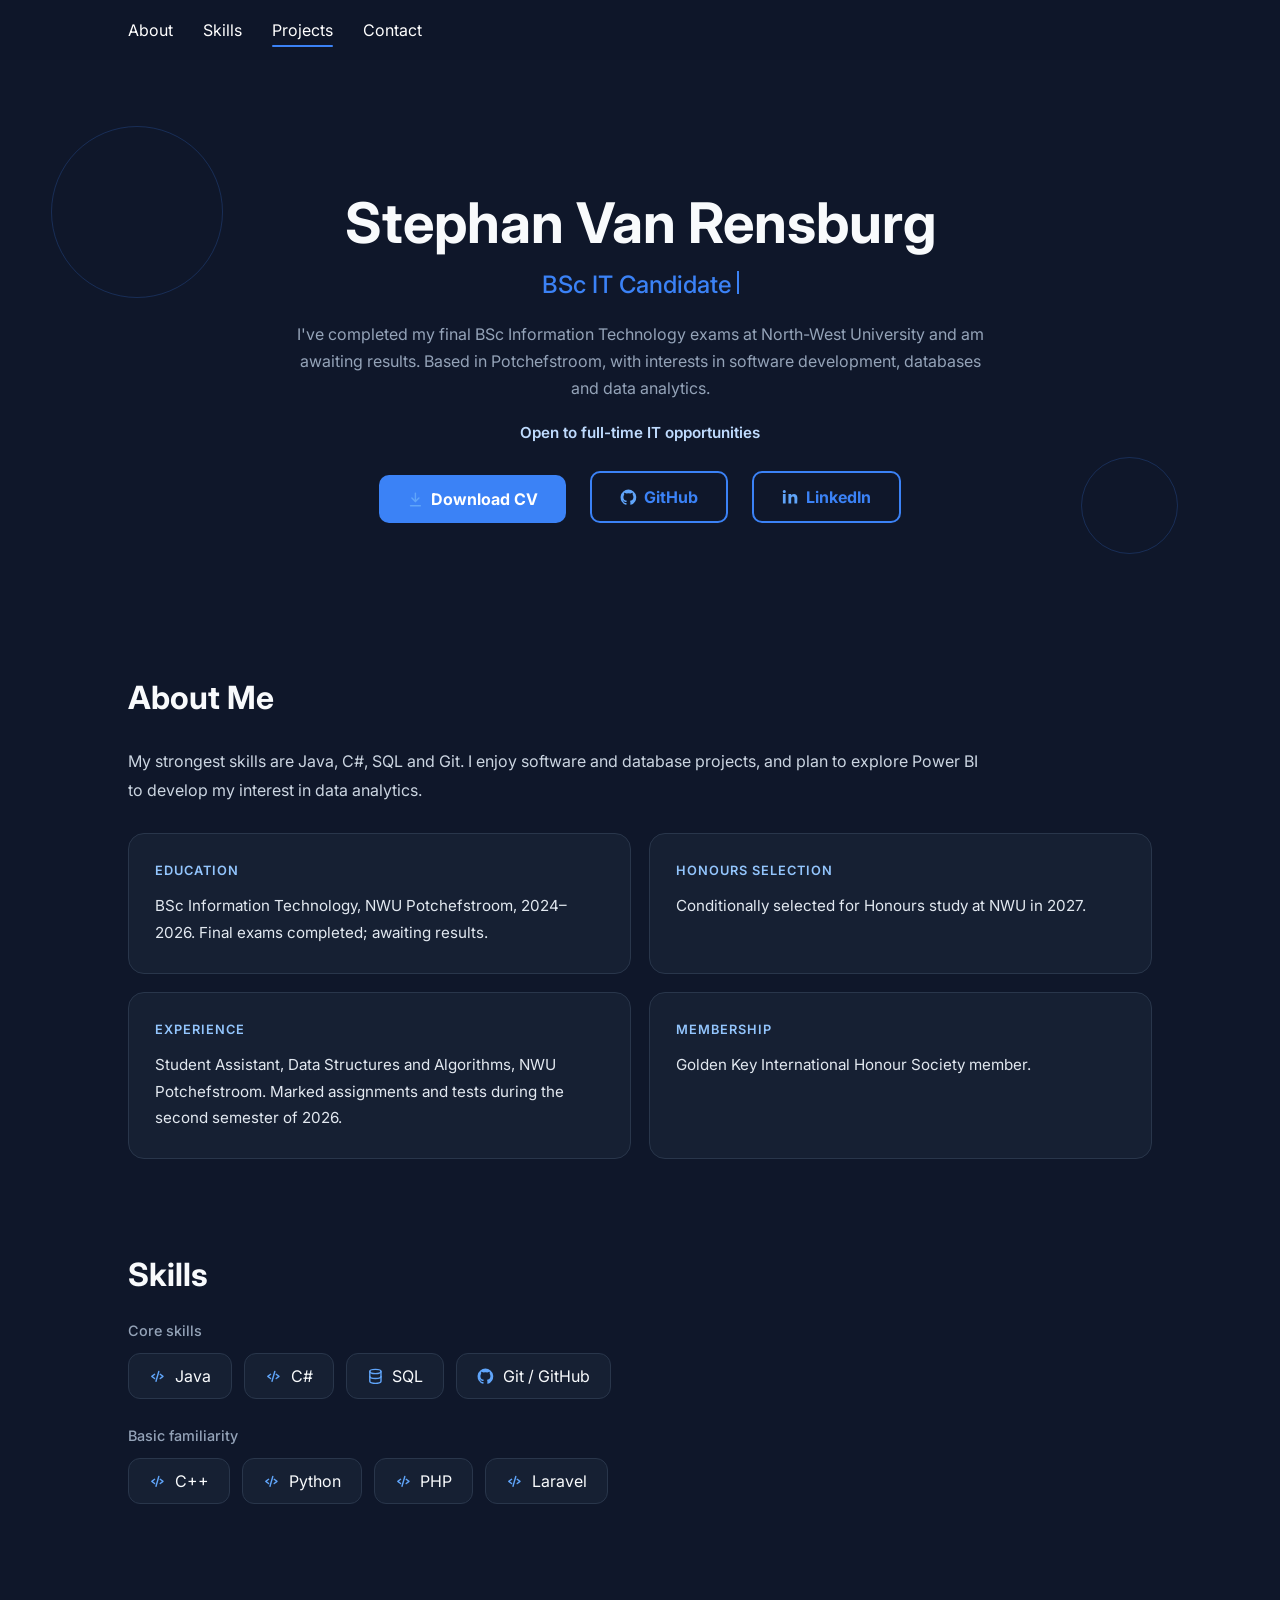
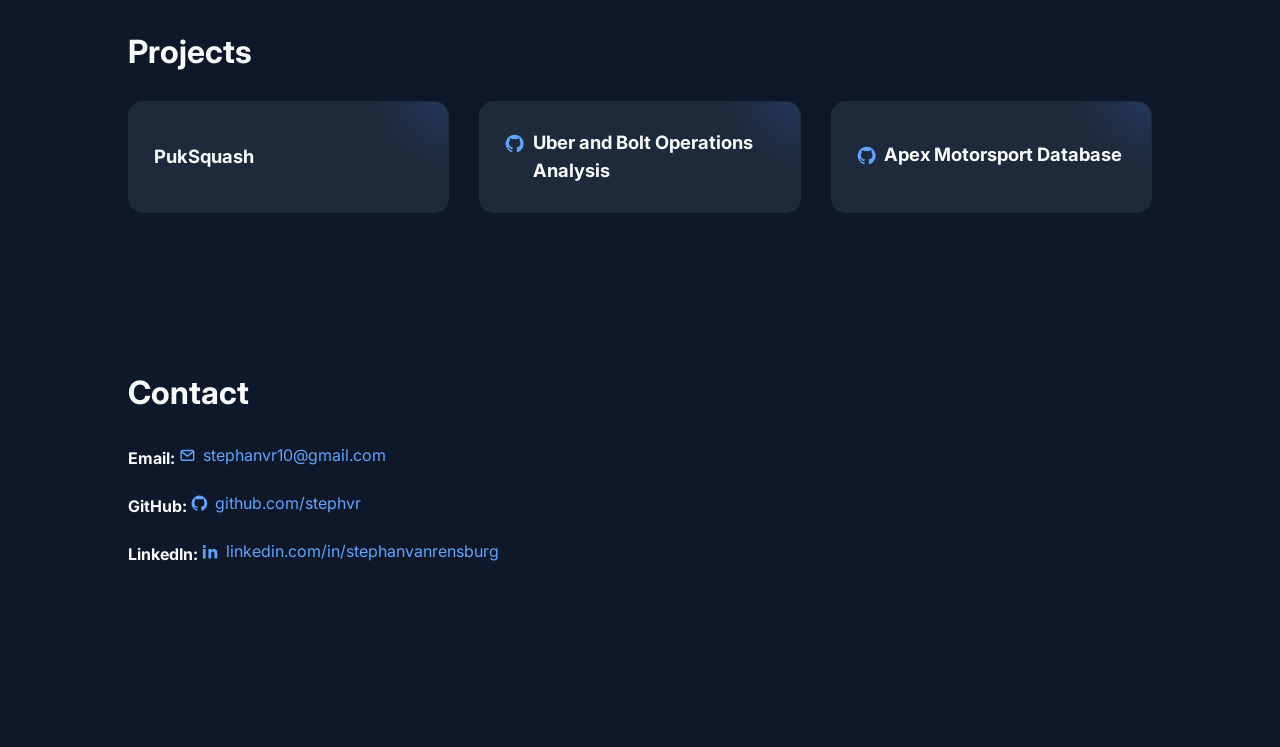
==== commit a3f9faf2: "Enhance styles for about and skills sections Added styles for about section, profile details, and sk" ====
--- a/index.html
+++ b/index.html
@@ -201,7 +201,95 @@
 </style>
 
 <link rel="stylesheet" href="animations.css">
-
+<style>
+  #about,
+  #skills {
+    padding-top: 48px;
+    padding-bottom: 48px;
+  }
+
+  #about > p {
+    max-width: 720px;
+    color: #94a3b8;
+    line-height: 1.8;
+  }
+
+  .profile-details {
+    display: grid;
+    grid-template-columns: repeat(2, minmax(0, 1fr));
+    gap: 18px;
+    margin-top: 28px;
+    max-width: 100%;
+  }
+
+  .profile-details > div {
+    display: block;
+    padding: 26px;
+    background: #162033;
+    border: 1px solid #29364b;
+    border-radius: 16px;
+  }
+
+  .profile-details dt {
+    margin-bottom: 12px;
+    color: #93c5fd;
+    font-size: 0.8rem;
+    font-weight: 600;
+    letter-spacing: 0.08em;
+    text-transform: uppercase;
+  }
+
+  .profile-details dd {
+    margin: 0;
+    color: #e2e8f0;
+    font-size: 0.95rem;
+    line-height: 1.75;
+  }
+
+  #skills h3 {
+    margin-bottom: 28px;
+  }
+
+  .skill-level {
+    margin-bottom: 14px;
+    color: #94a3b8;
+    font-size: 0.9rem;
+    font-weight: 500;
+  }
+
+  .basic-label {
+    margin-top: 28px;
+  }
+
+  .skills {
+    gap: 12px;
+  }
+
+  .skill {
+    display: inline-flex;
+    align-items: center;
+    padding: 12px 20px;
+    background: #162033;
+    border: 1px solid #29364b;
+    border-radius: 12px;
+  }
+
+  @media (max-width: 700px) {
+    .profile-details {
+      grid-template-columns: 1fr;
+    }
+
+    .profile-details > div {
+      padding: 22px;
+    }
+
+    #about,
+    #skills {
+      padding-top: 32px;
+      padding-bottom: 32px;
+    }
+  }
+</style>
 </head>
 <body>
     <a class="skip-link" href="#main">Skip to content</a>
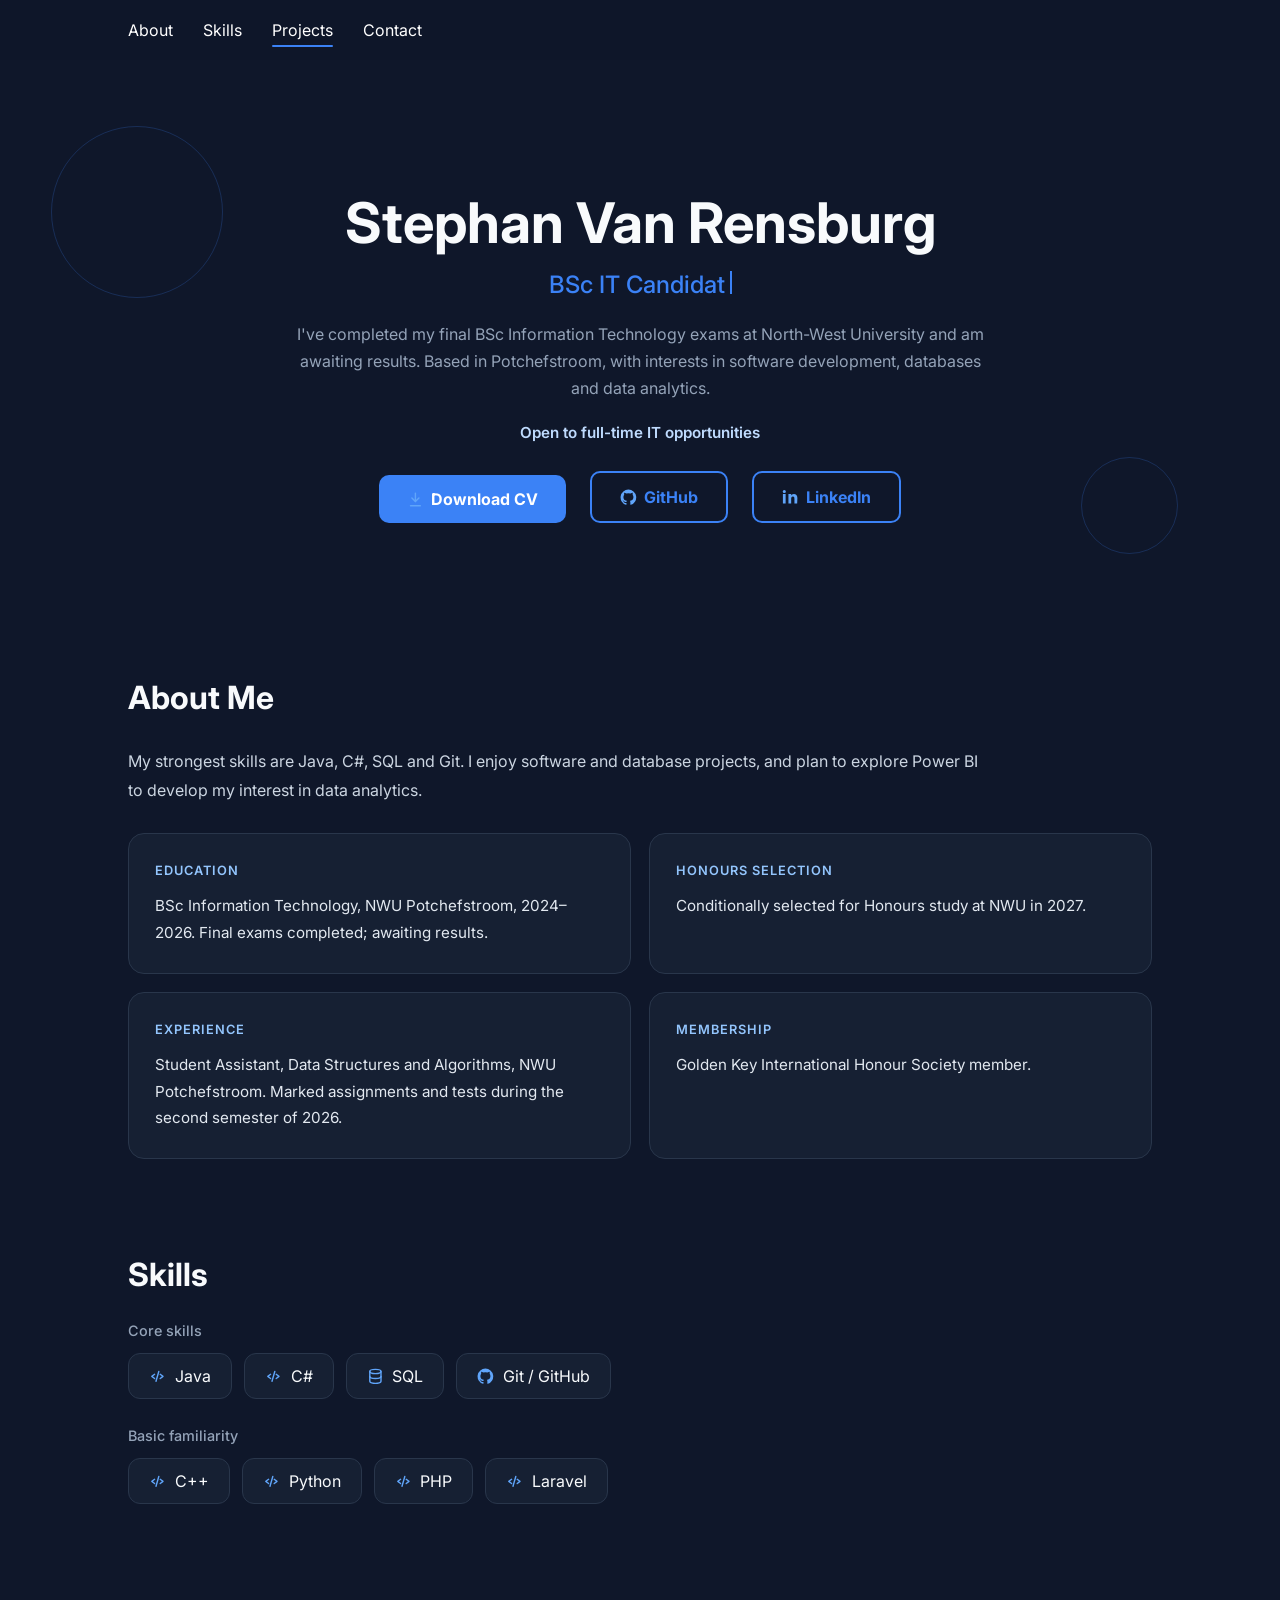
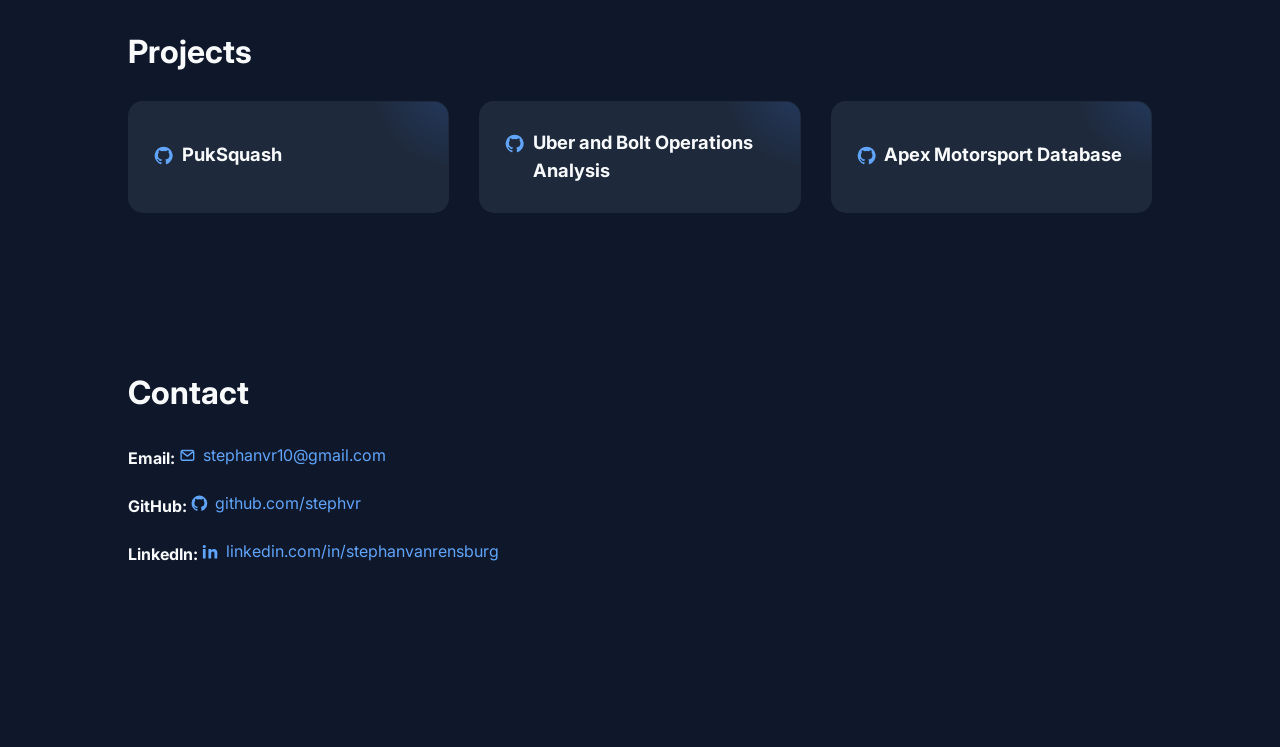
==== commit 4ae4114d: "Update PukSquash project link in index.html" ====
--- a/index.html
+++ b/index.html
@@ -377,7 +377,14 @@
 
             <div class="cards project-cards">
                 <article class="card project-card">
-                    <h4>PukSquash</h4>
+                    <h4>
+                          <a class="project-link"
+                             href="https://github.com/LuantheByteBender/PukSquash"
+                             target="_blank"
+                             rel="noopener noreferrer">
+                            PukSquash
+                          </a>
+                    </h4>
                 </article>
                 <article class="card project-card">
                     <h4><a class="project-link" href="https://github.com/stephvr/uber-bolt-operations-analysis" target="_blank" rel="noopener noreferrer">Uber and Bolt Operations Analysis</a></h4>
